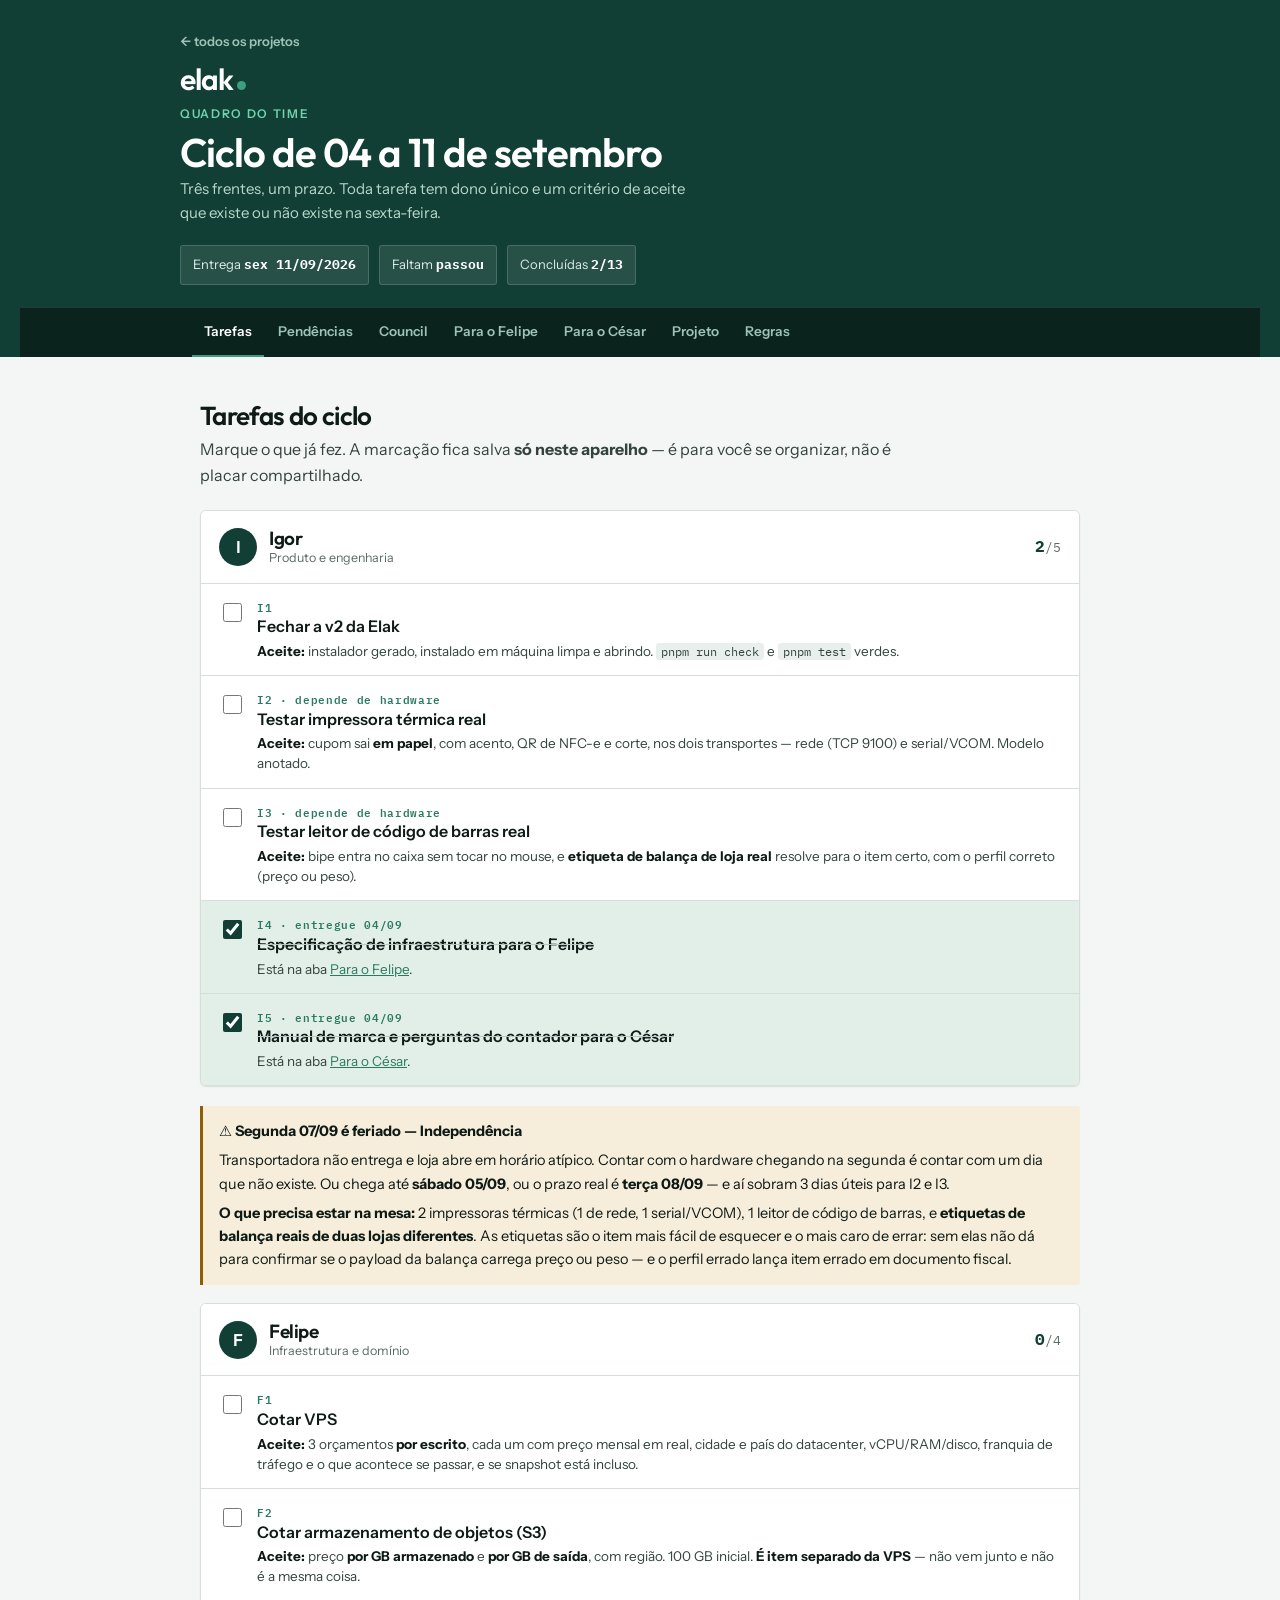
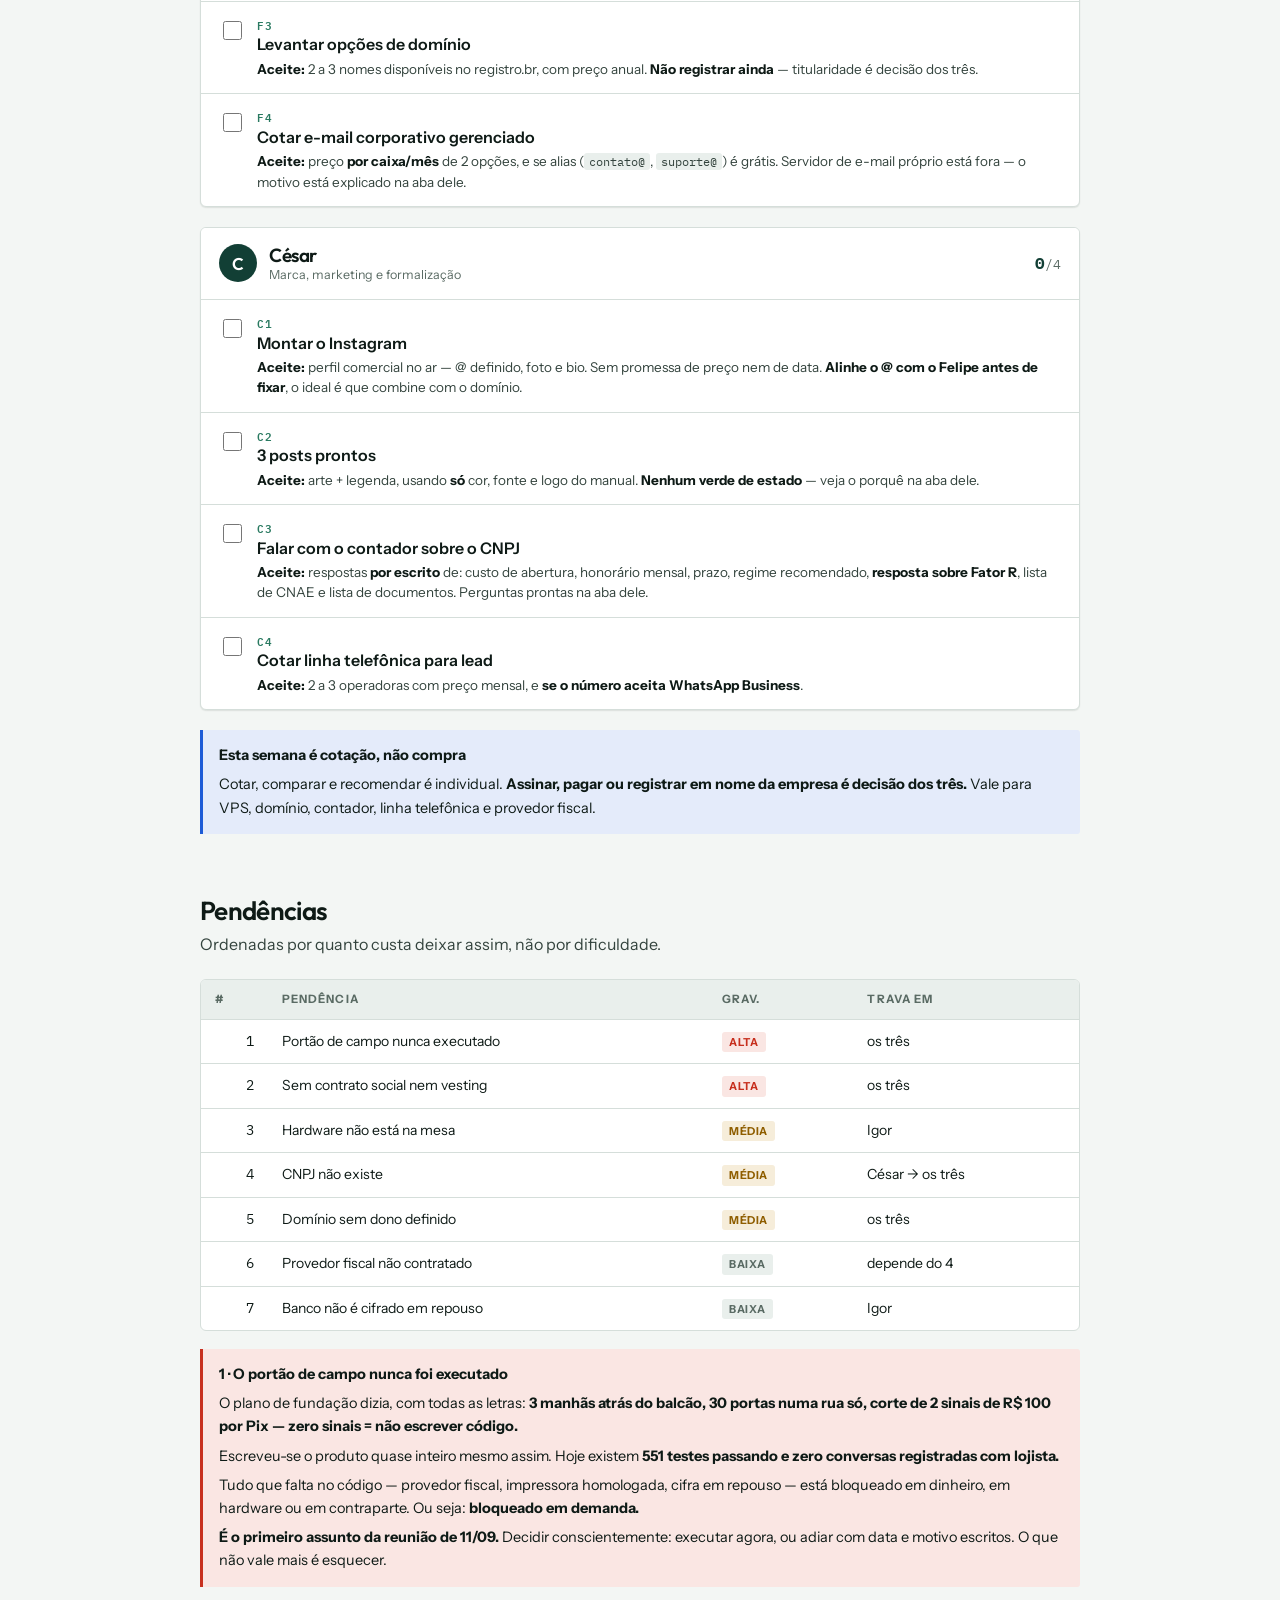
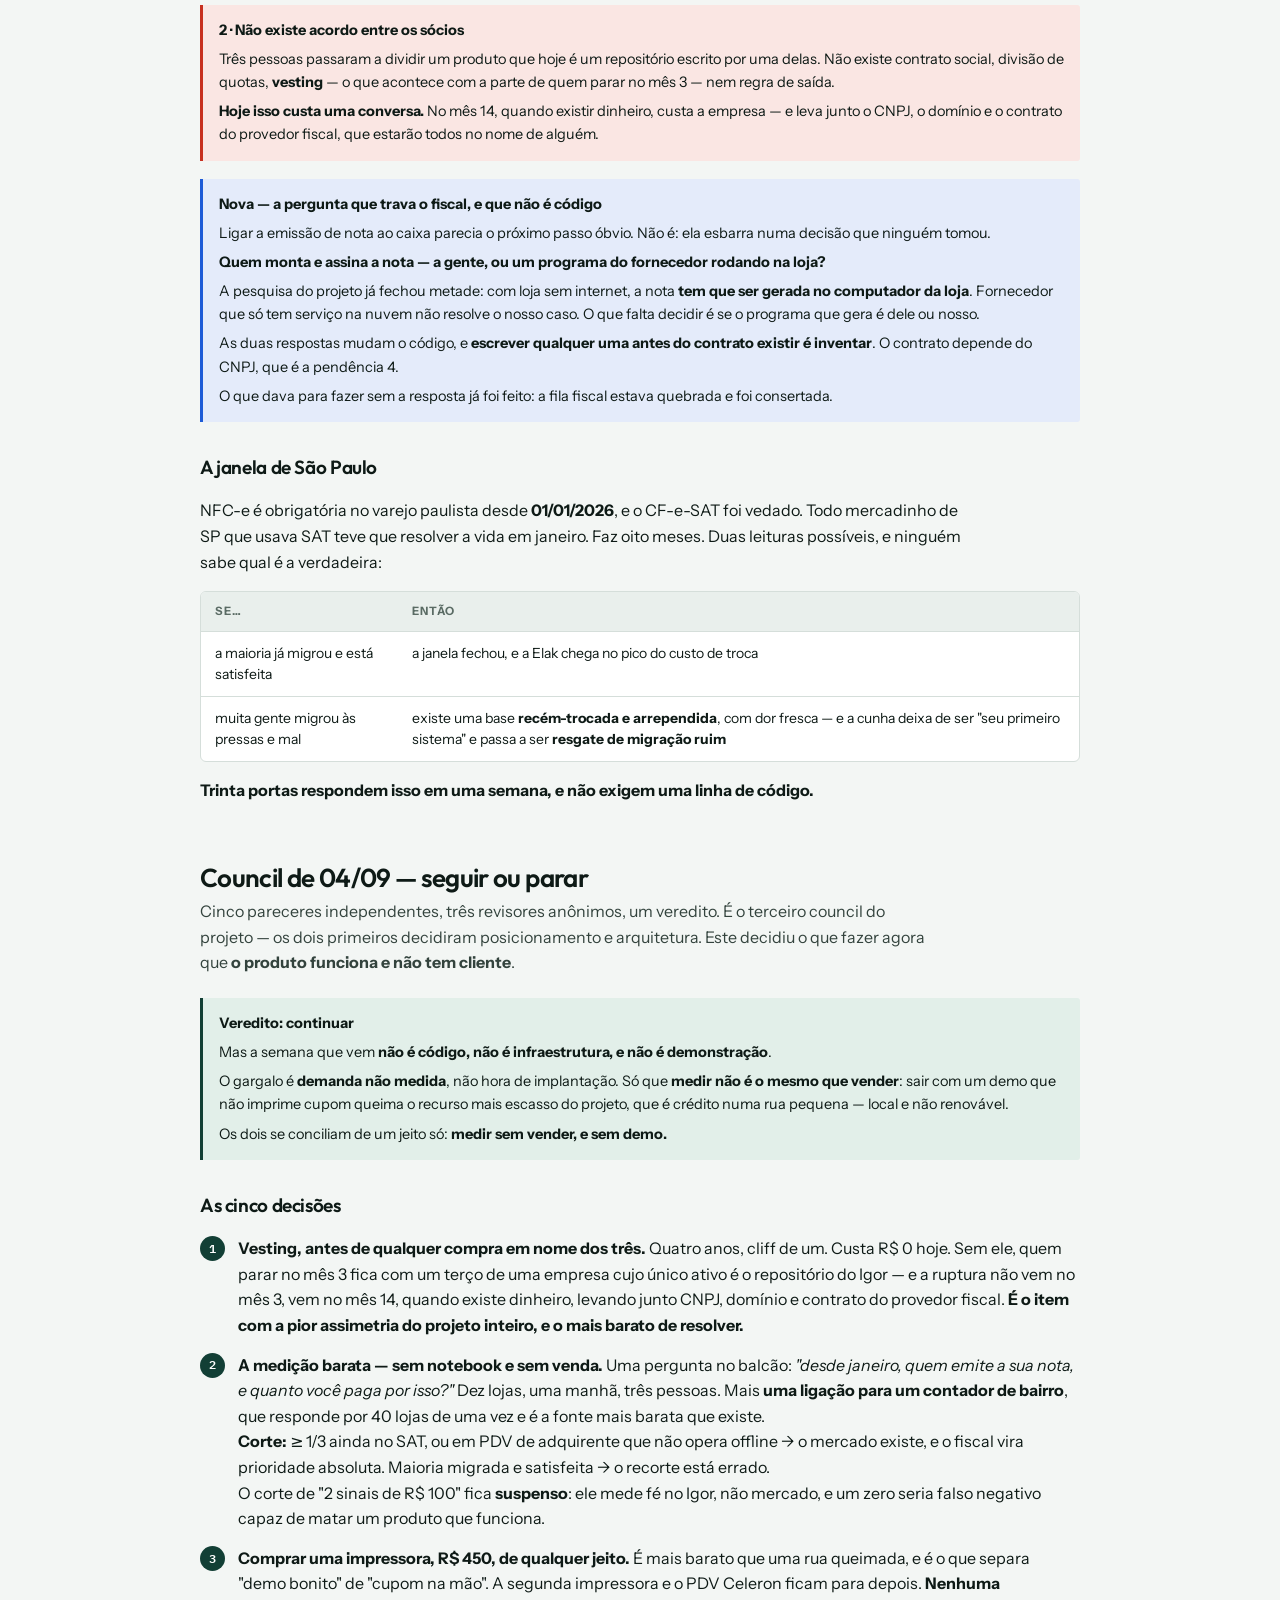
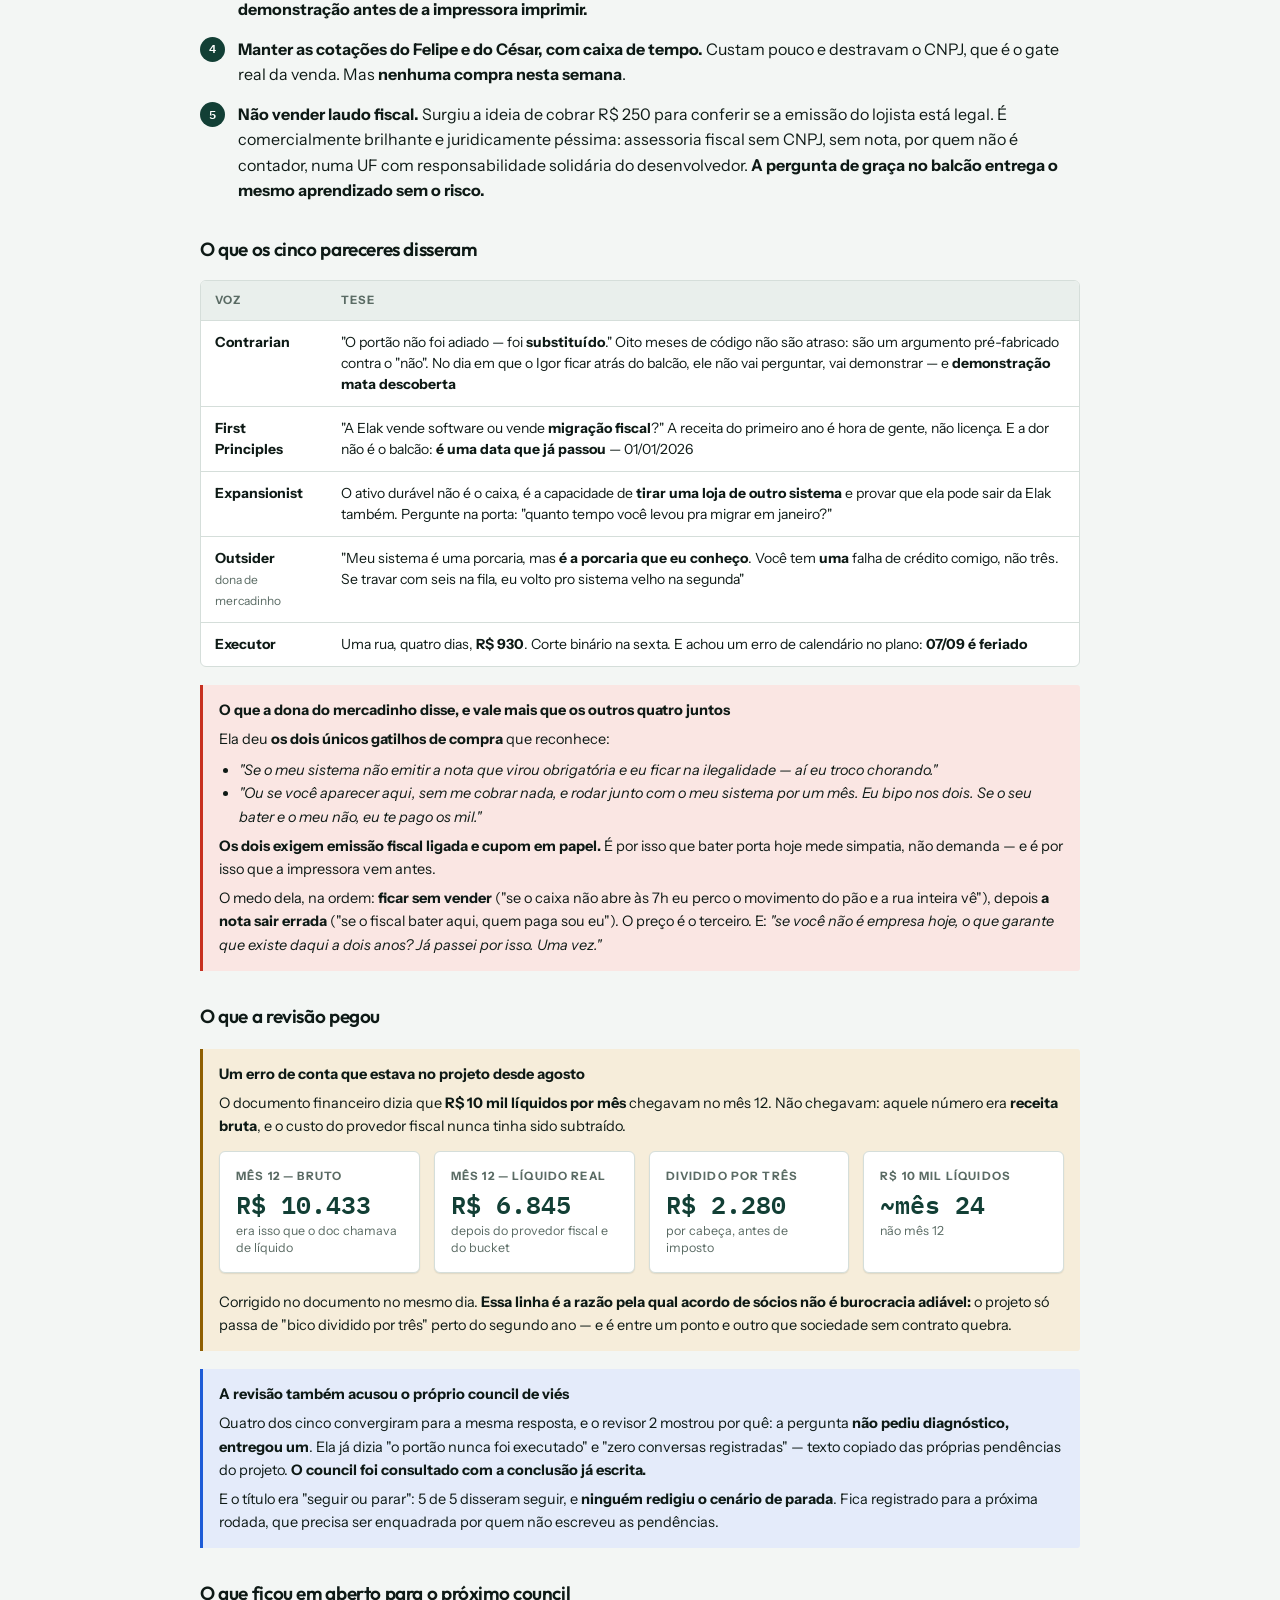
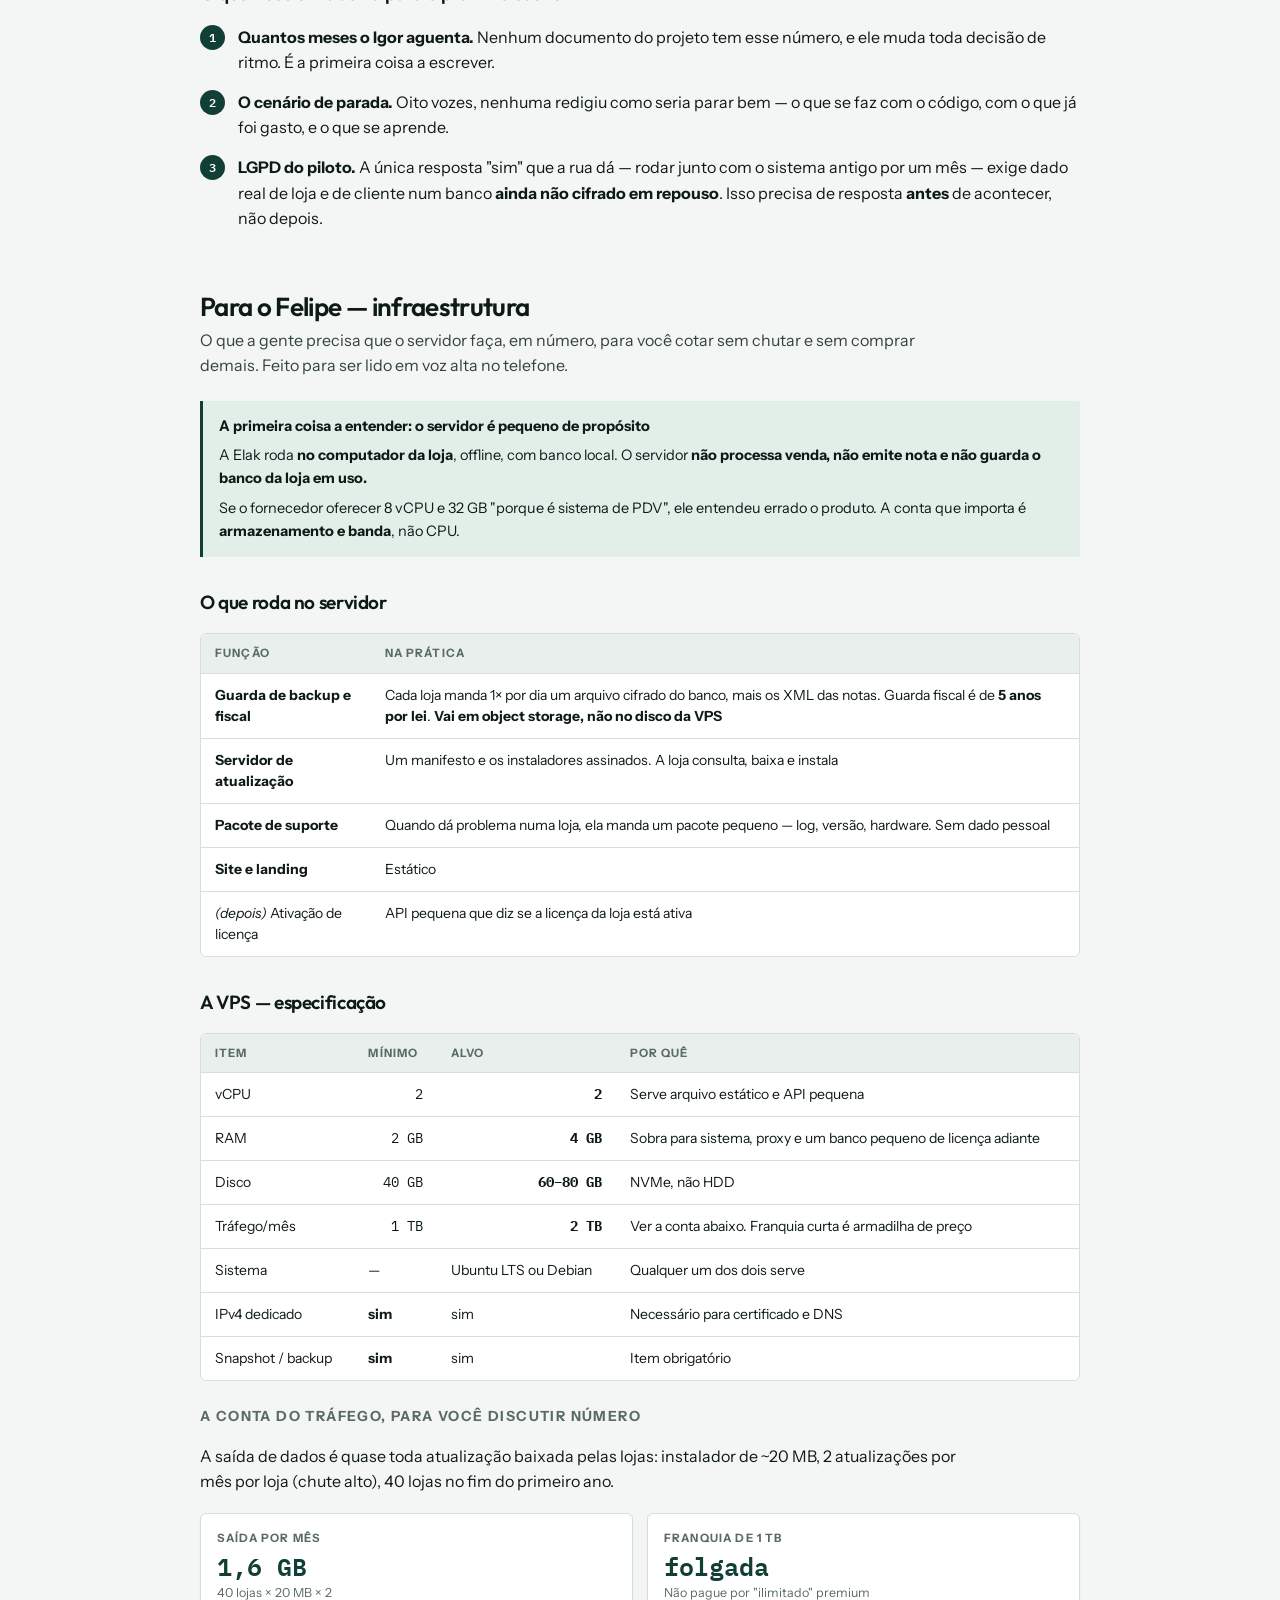
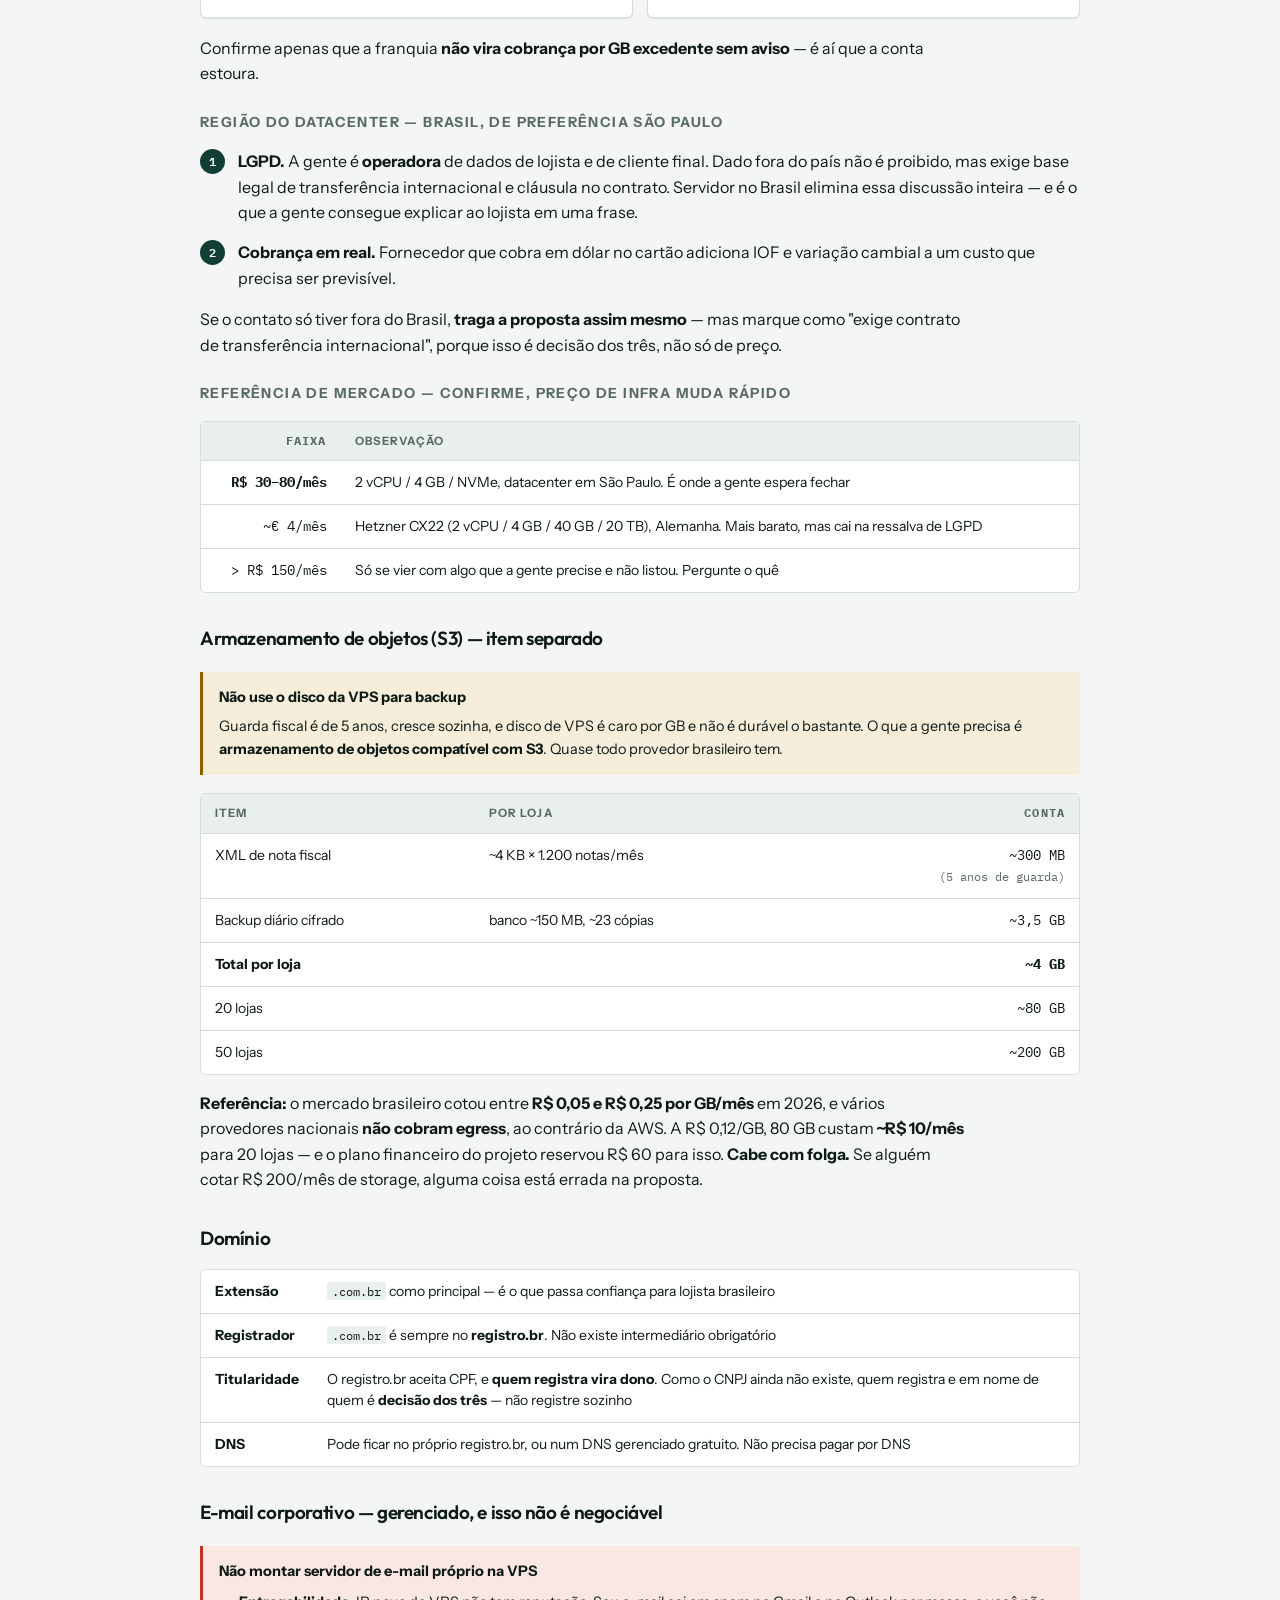
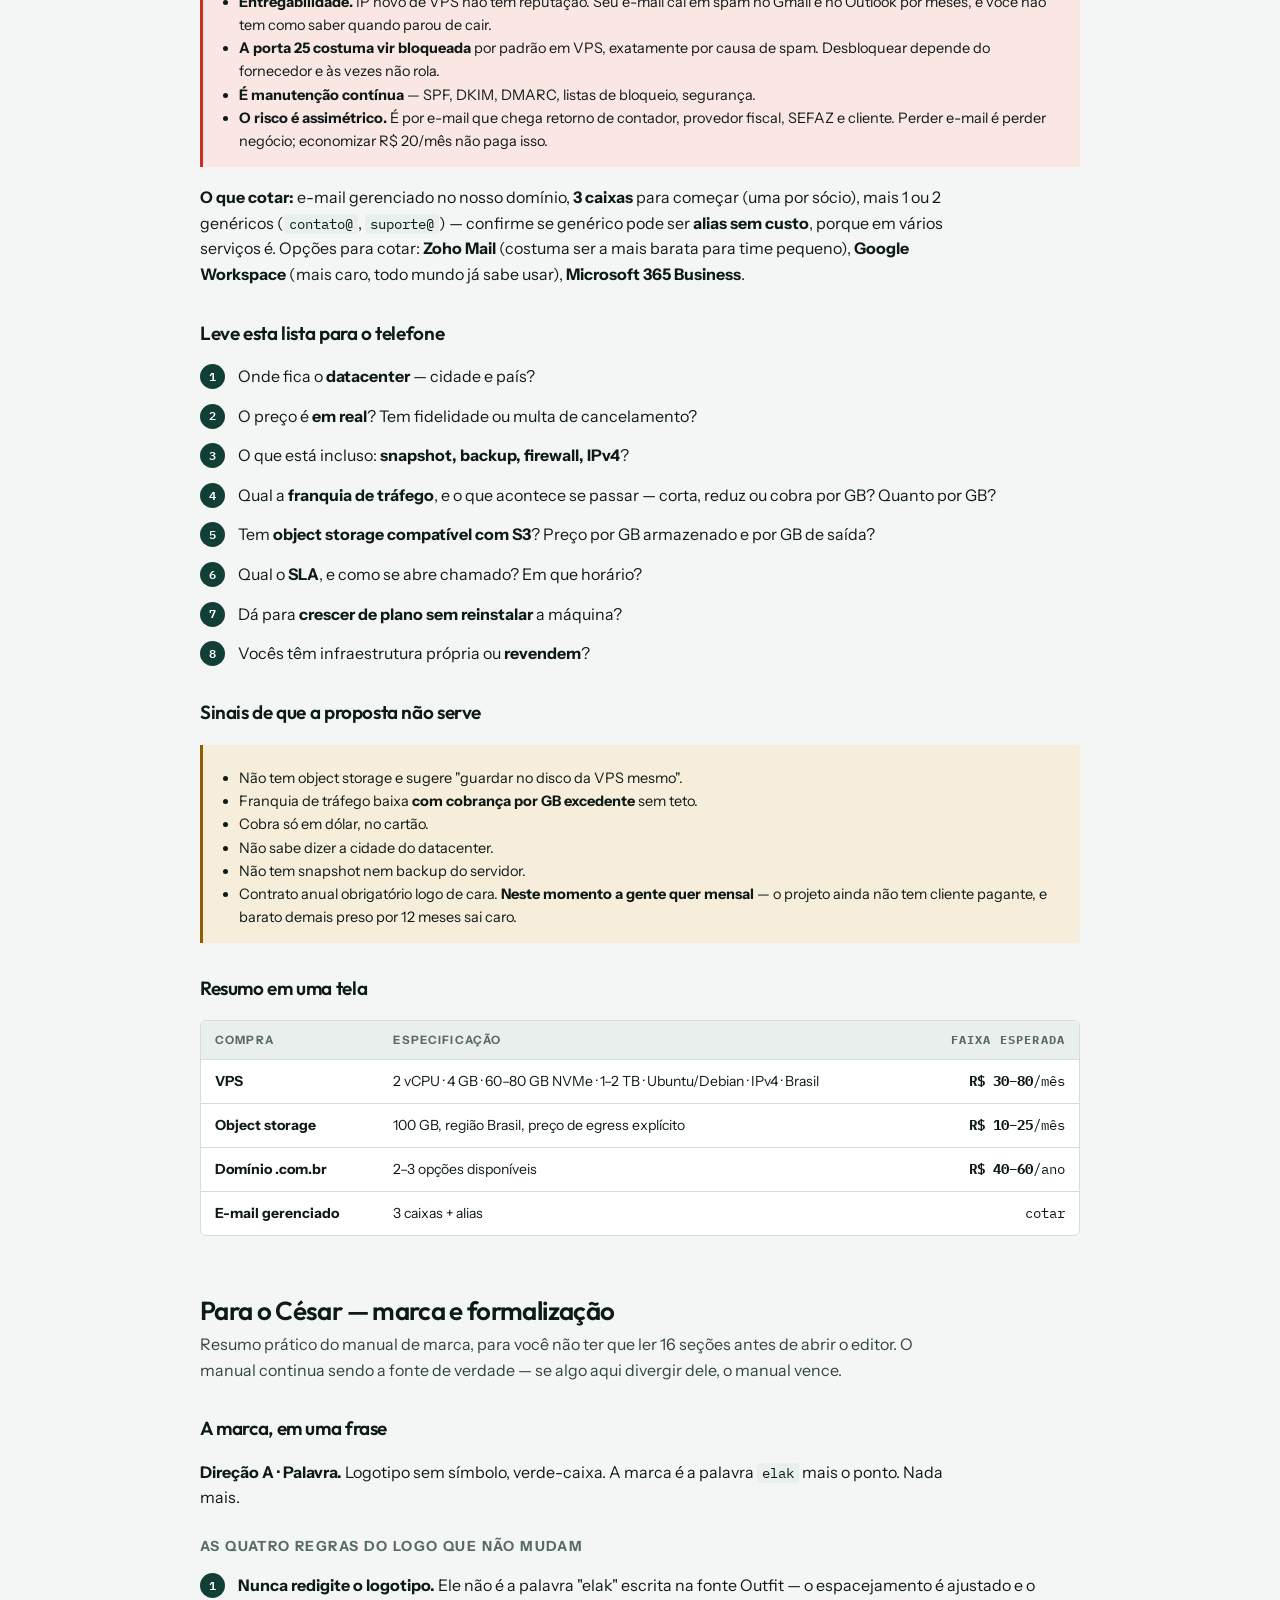
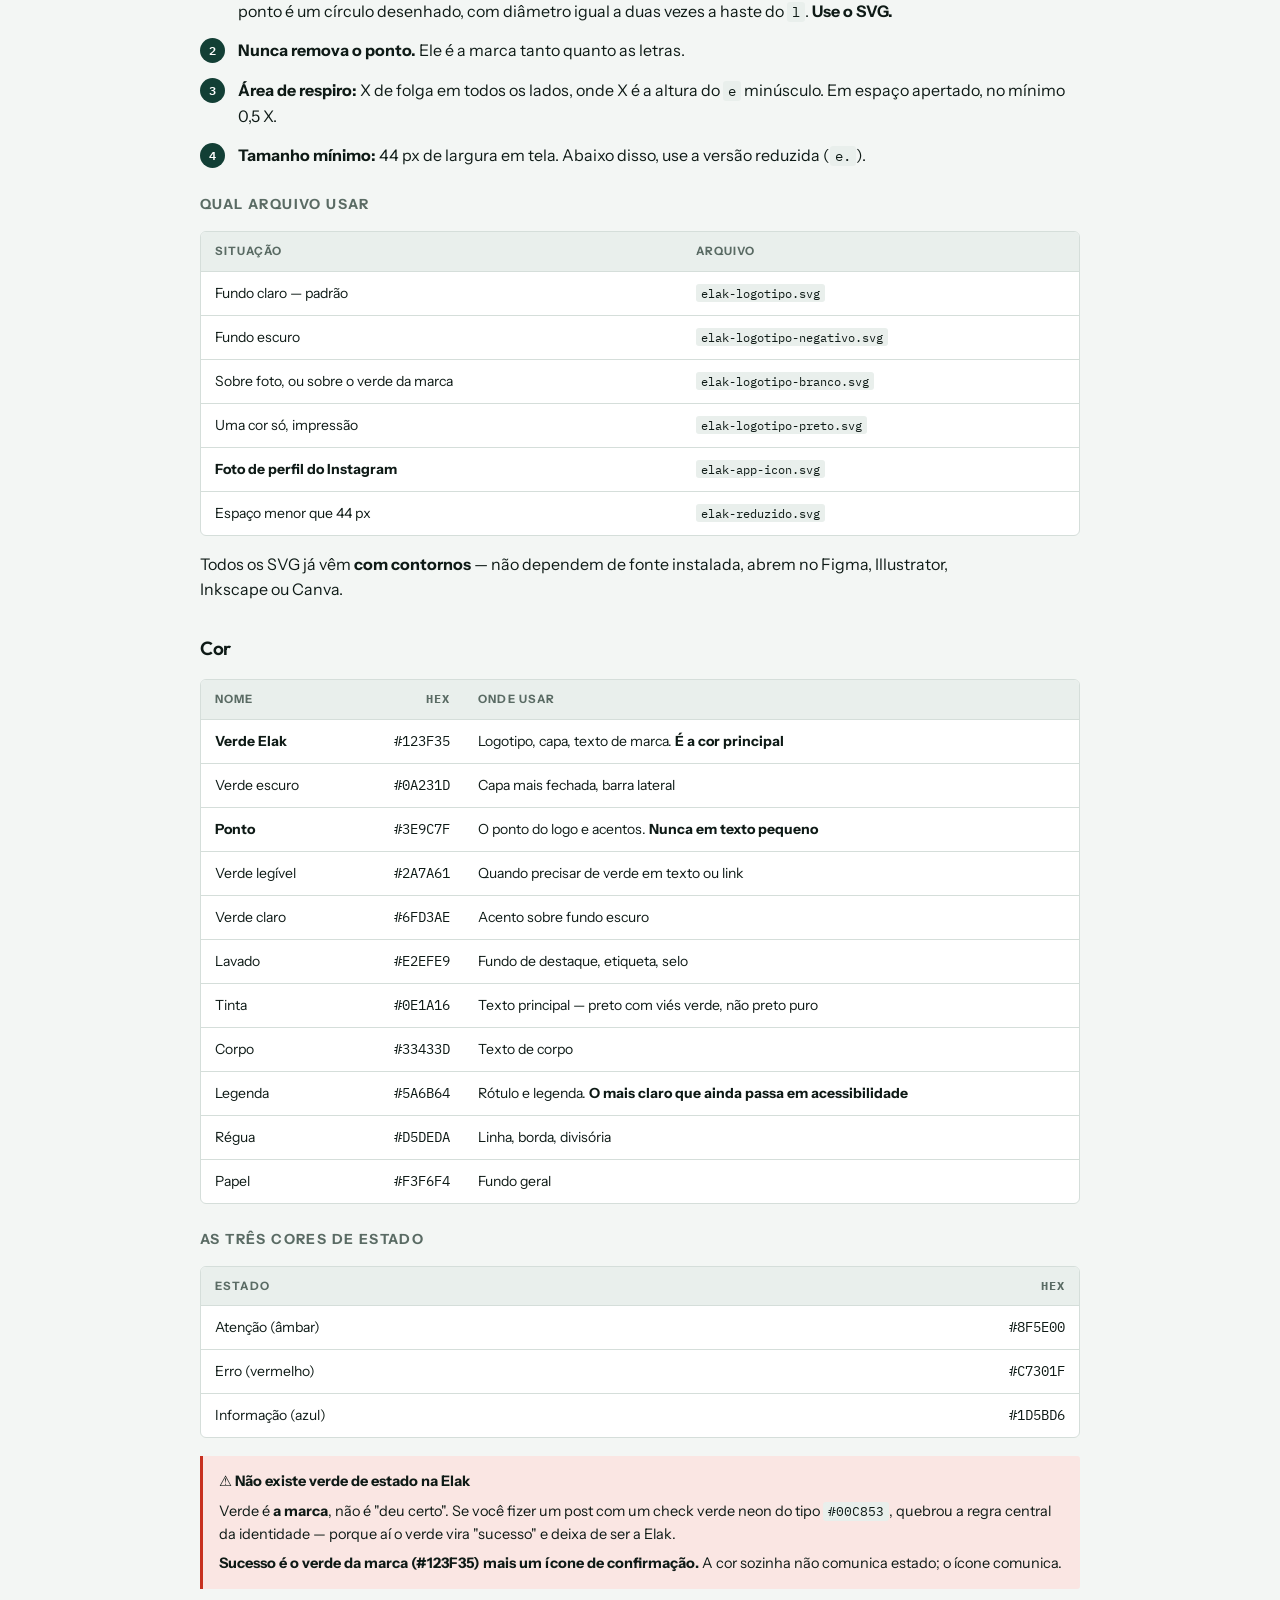
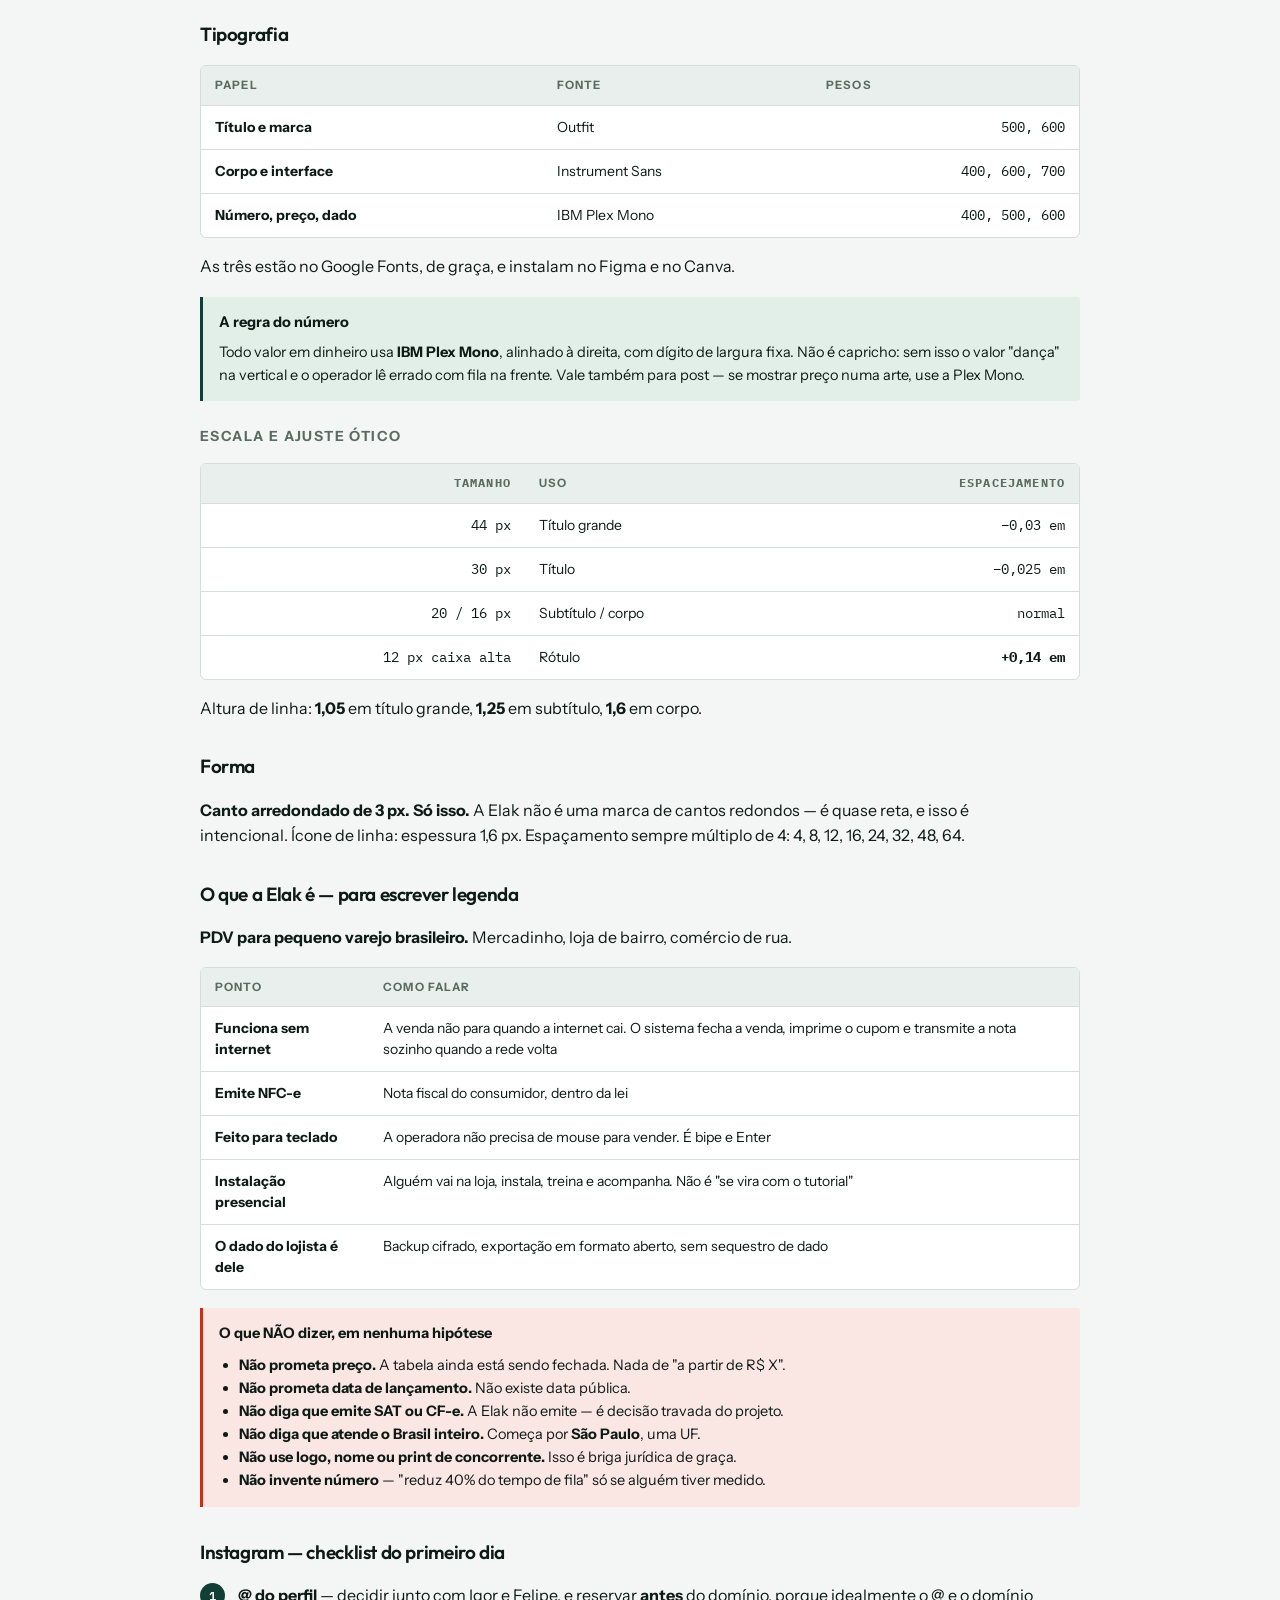
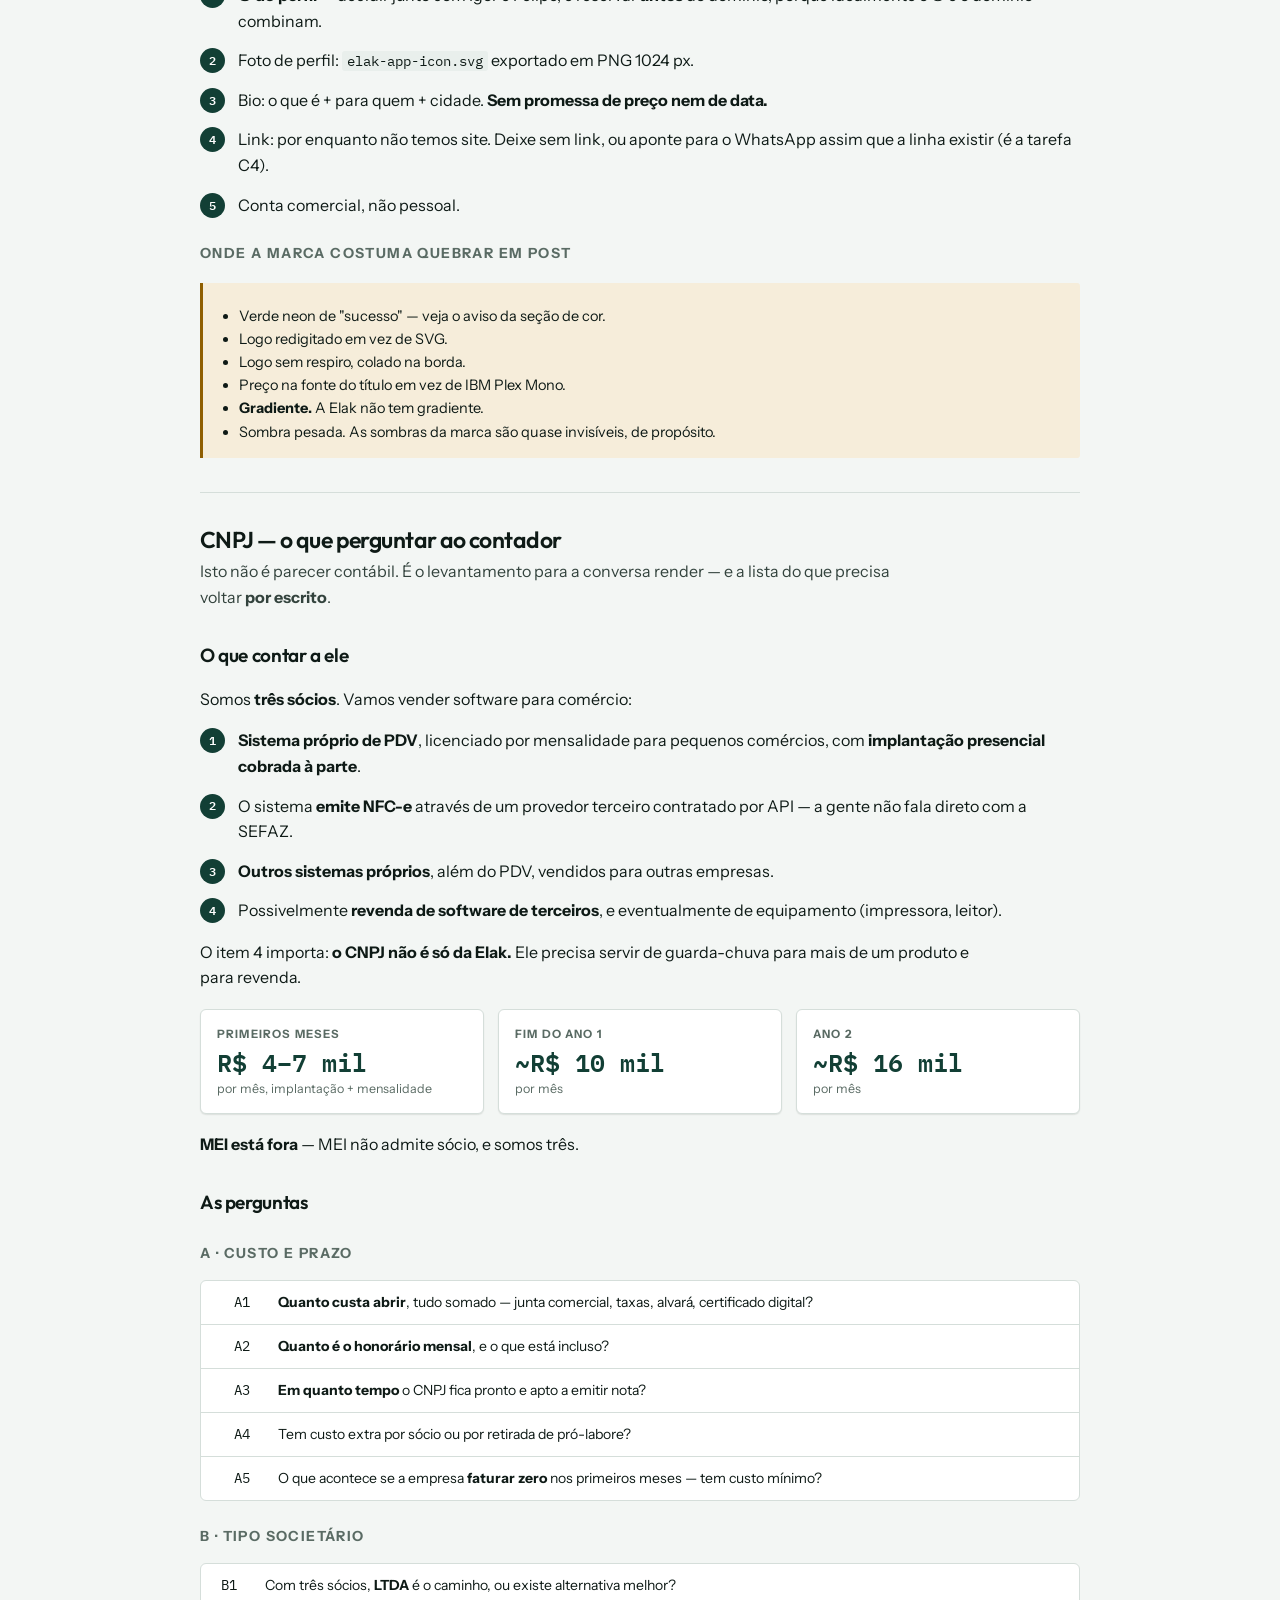
==== elak/index.html @ 014b470b "refactor: um caminho por projeto, com CSS e script compartilhados Reestruturacao interrompida no mei" ====
<!doctype html>
<html lang="pt-BR">
<head>
<meta charset="utf-8">
<meta name="viewport" content="width=device-width, initial-scale=1, viewport-fit=cover">
<title>Elak — Tarefas</title>
<meta name="description" content="Quadro de tarefas, prazos e pendências do projeto Elak.">
<meta name="theme-color" content="#123F35">
<link rel="preconnect" href="https://fonts.googleapis.com">
<link rel="preconnect" href="https://fonts.gstatic.com" crossorigin>
<link rel="stylesheet" href="https://fonts.googleapis.com/css2?family=IBM+Plex+Mono:wght@400;500;600&family=Instrument+Sans:wght@400;600;700&family=Outfit:wght@500;600&display=swap">
<link rel="icon" href="../favicon.svg" type="image/svg+xml">
<link rel="stylesheet" href="../estilo.css">
<style>
  /* A Elak tem marca fechada: os tokens vem de brand/tokens/elak-tokens.css. */
  .voltar{display:inline-flex;align-items:center;gap:6px;color:#9FC2B6;
    text-decoration:none;font-size:13px;font-weight:600;margin-bottom:12px}
  .voltar:hover{color:#fff}
  :root{ --marca:#123F35; --marca-900:#0A231D; --marca-mid:#1A5A4A;
         --acento:#3E9C7F; --acento-forte:#2A7A61; --acento-claro:#6FD3AE; --lavado:#E2EFE9; }
</style>
</head>
<body>

<header>
  <div class="hwrap">
    <a class="voltar" href="../">← todos os projetos</a>
    <div class="logo"><b>elak</b><i></i></div>
    <div class="htag">Quadro do time</div>
    <h1>Ciclo de 04 a 11 de setembro</h1>
    <p class="hsub">Três frentes, um prazo. Toda tarefa tem dono único e um critério de aceite
      que existe ou não existe na sexta-feira.</p>
    <div class="prazo">
      <span class="chip">Entrega <strong>sex 11/09/2026</strong></span>
      <span class="chip">Faltam <strong id="dias" data-prazo="2026-09-11">—</strong></span>
      <span class="chip">Concluídas <strong id="placar">—</strong></span>
    </div>
  </div>
  <nav>
    <div class="nwrap">
      <a href="#tarefas" class="on">Tarefas</a>
      <a href="#pendencias">Pendências</a>
      <a href="#council">Council</a>
      <a href="#felipe">Para o Felipe</a>
      <a href="#cesar">Para o César</a>
      <a href="#projeto">Projeto</a>
      <a href="#regras">Regras</a>
    </div>
  </nav>
</header>

<main>

<!-- ====================== TAREFAS ====================== -->
<section id="tarefas">
  <h2>Tarefas do ciclo</h2>
  <p class="lead">Marque o que já fez. A marcação fica salva <b>só neste aparelho</b> — é para
    você se organizar, não é placar compartilhado.</p>

  <!-- IGOR -->
  <div class="pessoa">
    <div class="pcab">
      <div class="av">I</div>
      <div>
        <div class="pnome">Igor</div>
        <div class="pfrente">Produto e engenharia</div>
      </div>
      <div class="pconta"><b data-conta="igor">0</b>/5</div>
    </div>
    <ul class="tarefas" data-dono="igor">
      <li data-id="I1">
        <span class="cx"><input type="checkbox"></span>
        <div class="tcorpo">
          <div class="tid">I1</div>
          <div class="ttit">Fechar a v2 da Elak</div>
          <div class="taceite"><b>Aceite:</b> instalador gerado, instalado em máquina limpa e
            abrindo. <code>pnpm run check</code> e <code>pnpm test</code> verdes.</div>
        </div>
      </li>
      <li data-id="I2">
        <span class="cx"><input type="checkbox"></span>
        <div class="tcorpo">
          <div class="tid">I2 · depende de hardware</div>
          <div class="ttit">Testar impressora térmica real</div>
          <div class="taceite"><b>Aceite:</b> cupom sai <b>em papel</b>, com acento, QR de NFC-e
            e corte, nos dois transportes — rede (TCP 9100) e serial/VCOM. Modelo anotado.</div>
        </div>
      </li>
      <li data-id="I3">
        <span class="cx"><input type="checkbox"></span>
        <div class="tcorpo">
          <div class="tid">I3 · depende de hardware</div>
          <div class="ttit">Testar leitor de código de barras real</div>
          <div class="taceite"><b>Aceite:</b> bipe entra no caixa sem tocar no mouse, e
            <b>etiqueta de balança de loja real</b> resolve para o item certo, com o perfil
            correto (preço ou peso).</div>
        </div>
      </li>
      <li data-id="I4" class="ok">
        <span class="cx"><input type="checkbox" checked></span>
        <div class="tcorpo">
          <div class="tid">I4 · entregue 04/09</div>
          <div class="ttit">Especificação de infraestrutura para o Felipe</div>
          <div class="taceite">Está na aba <a href="#felipe">Para o Felipe</a>.</div>
        </div>
      </li>
      <li data-id="I5" class="ok">
        <span class="cx"><input type="checkbox" checked></span>
        <div class="tcorpo">
          <div class="tid">I5 · entregue 04/09</div>
          <div class="ttit">Manual de marca e perguntas do contador para o César</div>
          <div class="taceite">Está na aba <a href="#cesar">Para o César</a>.</div>
        </div>
      </li>
    </ul>
  </div>

  <div class="aviso">
    <strong>⚠️ Segunda 07/09 é feriado — Independência</strong>
    <p>Transportadora não entrega e loja abre em horário atípico. Contar com o hardware
      chegando na segunda é contar com um dia que não existe. Ou chega até <b>sábado 05/09</b>,
      ou o prazo real é <b>terça 08/09</b> — e aí sobram 3 dias úteis para I2 e I3.</p>
    <p><b>O que precisa estar na mesa:</b> 2 impressoras térmicas (1 de rede, 1 serial/VCOM),
      1 leitor de código de barras, e <b>etiquetas de balança reais de duas lojas diferentes</b>.
      As etiquetas são o item mais fácil de esquecer e o mais caro de errar: sem elas não dá
      para confirmar se o payload da balança carrega preço ou peso — e o perfil errado lança
      item errado em documento fiscal.</p>
  </div>

  <!-- FELIPE -->
  <div class="pessoa">
    <div class="pcab">
      <div class="av">F</div>
      <div>
        <div class="pnome">Felipe</div>
        <div class="pfrente">Infraestrutura e domínio</div>
      </div>
      <div class="pconta"><b data-conta="felipe">0</b>/4</div>
    </div>
    <ul class="tarefas" data-dono="felipe">
      <li data-id="F1">
        <span class="cx"><input type="checkbox"></span>
        <div class="tcorpo">
          <div class="tid">F1</div>
          <div class="ttit">Cotar VPS</div>
          <div class="taceite"><b>Aceite:</b> 3 orçamentos <b>por escrito</b>, cada um com preço
            mensal em real, cidade e país do datacenter, vCPU/RAM/disco, franquia de tráfego e o
            que acontece se passar, e se snapshot está incluso.</div>
        </div>
      </li>
      <li data-id="F2">
        <span class="cx"><input type="checkbox"></span>
        <div class="tcorpo">
          <div class="tid">F2</div>
          <div class="ttit">Cotar armazenamento de objetos (S3)</div>
          <div class="taceite"><b>Aceite:</b> preço <b>por GB armazenado</b> e <b>por GB de
            saída</b>, com região. 100&nbsp;GB inicial. <b>É item separado da VPS</b> — não vem
            junto e não é a mesma coisa.</div>
        </div>
      </li>
      <li data-id="F3">
        <span class="cx"><input type="checkbox"></span>
        <div class="tcorpo">
          <div class="tid">F3</div>
          <div class="ttit">Levantar opções de domínio</div>
          <div class="taceite"><b>Aceite:</b> 2 a 3 nomes disponíveis no registro.br, com preço
            anual. <b>Não registrar ainda</b> — titularidade é decisão dos três.</div>
        </div>
      </li>
      <li data-id="F4">
        <span class="cx"><input type="checkbox"></span>
        <div class="tcorpo">
          <div class="tid">F4</div>
          <div class="ttit">Cotar e-mail corporativo gerenciado</div>
          <div class="taceite"><b>Aceite:</b> preço <b>por caixa/mês</b> de 2 opções, e se alias
            (<code>contato@</code>, <code>suporte@</code>) é grátis. Servidor de e-mail próprio
            está fora — o motivo está explicado na aba dele.</div>
        </div>
      </li>
    </ul>
  </div>

  <!-- CÉSAR -->
  <div class="pessoa">
    <div class="pcab">
      <div class="av">C</div>
      <div>
        <div class="pnome">César</div>
        <div class="pfrente">Marca, marketing e formalização</div>
      </div>
      <div class="pconta"><b data-conta="cesar">0</b>/4</div>
    </div>
    <ul class="tarefas" data-dono="cesar">
      <li data-id="C1">
        <span class="cx"><input type="checkbox"></span>
        <div class="tcorpo">
          <div class="tid">C1</div>
          <div class="ttit">Montar o Instagram</div>
          <div class="taceite"><b>Aceite:</b> perfil comercial no ar — @ definido, foto e bio.
            Sem promessa de preço nem de data. <b>Alinhe o @ com o Felipe antes de fixar</b>, o
            ideal é que combine com o domínio.</div>
        </div>
      </li>
      <li data-id="C2">
        <span class="cx"><input type="checkbox"></span>
        <div class="tcorpo">
          <div class="tid">C2</div>
          <div class="ttit">3 posts prontos</div>
          <div class="taceite"><b>Aceite:</b> arte + legenda, usando <b>só</b> cor, fonte e logo
            do manual. <b>Nenhum verde de estado</b> — veja o porquê na aba dele.</div>
        </div>
      </li>
      <li data-id="C3">
        <span class="cx"><input type="checkbox"></span>
        <div class="tcorpo">
          <div class="tid">C3</div>
          <div class="ttit">Falar com o contador sobre o CNPJ</div>
          <div class="taceite"><b>Aceite:</b> respostas <b>por escrito</b> de: custo de abertura,
            honorário mensal, prazo, regime recomendado, <b>resposta sobre Fator R</b>, lista de
            CNAE e lista de documentos. Perguntas prontas na aba dele.</div>
        </div>
      </li>
      <li data-id="C4">
        <span class="cx"><input type="checkbox"></span>
        <div class="tcorpo">
          <div class="tid">C4</div>
          <div class="ttit">Cotar linha telefônica para lead</div>
          <div class="taceite"><b>Aceite:</b> 2 a 3 operadoras com preço mensal, e <b>se o número
            aceita WhatsApp Business</b>.</div>
        </div>
      </li>
    </ul>
  </div>

  <div class="aviso azul">
    <strong>Esta semana é cotação, não compra</strong>
    <p>Cotar, comparar e recomendar é individual. <b>Assinar, pagar ou registrar em nome da
      empresa é decisão dos três.</b> Vale para VPS, domínio, contador, linha telefônica e
      provedor fiscal.</p>
  </div>
</section>

<!-- ====================== PENDÊNCIAS ====================== -->
<section id="pendencias">
  <h2>Pendências</h2>
  <p class="lead">Ordenadas por quanto custa deixar assim, não por dificuldade.</p>

  <div class="rolar">
    <table>
      <thead><tr><th>#</th><th>Pendência</th><th>Grav.</th><th>Trava em</th></tr></thead>
      <tbody>
        <tr><td class="n">1</td><td>Portão de campo nunca executado</td><td><span class="selo s-parado">alta</span></td><td>os três</td></tr>
        <tr><td class="n">2</td><td>Sem contrato social nem vesting</td><td><span class="selo s-parado">alta</span></td><td>os três</td></tr>
        <tr><td class="n">3</td><td>Hardware não está na mesa</td><td><span class="selo s-risco">média</span></td><td>Igor</td></tr>
        <tr><td class="n">4</td><td>CNPJ não existe</td><td><span class="selo s-risco">média</span></td><td>César → os três</td></tr>
        <tr><td class="n">5</td><td>Domínio sem dono definido</td><td><span class="selo s-risco">média</span></td><td>os três</td></tr>
        <tr><td class="n">6</td><td>Provedor fiscal não contratado</td><td><span class="selo s-esp">baixa</span></td><td>depende do 4</td></tr>
        <tr><td class="n">7</td><td>Banco não é cifrado em repouso</td><td><span class="selo s-esp">baixa</span></td><td>Igor</td></tr>
      </tbody>
    </table>
  </div>

  <div class="aviso vermelho">
    <strong>1 · O portão de campo nunca foi executado</strong>
    <p>O plano de fundação dizia, com todas as letras: <b>3 manhãs atrás do balcão, 30 portas
      numa rua só, corte de 2 sinais de R$&nbsp;100 por Pix — zero sinais = não escrever
      código.</b></p>
    <p>Escreveu-se o produto quase inteiro mesmo assim. Hoje existem <b>551 testes passando e
      zero conversas registradas com lojista.</b></p>
    <p>Tudo que falta no código — provedor fiscal, impressora homologada, cifra em repouso —
      está bloqueado em dinheiro, em hardware ou em contraparte. Ou seja: <b>bloqueado em
      demanda.</b></p>
    <p><b>É o primeiro assunto da reunião de 11/09.</b> Decidir conscientemente: executar agora,
      ou adiar com data e motivo escritos. O que não vale mais é esquecer.</p>
  </div>

  <div class="aviso vermelho">
    <strong>2 · Não existe acordo entre os sócios</strong>
    <p>Três pessoas passaram a dividir um produto que hoje é um repositório escrito por uma
      delas. Não existe contrato social, divisão de quotas, <b>vesting</b> — o que acontece com
      a parte de quem parar no mês 3 — nem regra de saída.</p>
    <p><b>Hoje isso custa uma conversa.</b> No mês 14, quando existir dinheiro, custa a empresa —
      e leva junto o CNPJ, o domínio e o contrato do provedor fiscal, que estarão todos no nome
      de alguém.</p>
  </div>

  <div class="aviso azul">
    <strong>Nova — a pergunta que trava o fiscal, e que não é código</strong>
    <p>Ligar a emissão de nota ao caixa parecia o próximo passo óbvio. Não é: ela esbarra numa
      decisão que ninguém tomou.</p>
    <p><b>Quem monta e assina a nota — a gente, ou um programa do fornecedor rodando na loja?</b></p>
    <p>A pesquisa do projeto já fechou metade: com loja sem internet, a nota <b>tem que ser
      gerada no computador da loja</b>. Fornecedor que só tem serviço na nuvem não resolve o
      nosso caso. O que falta decidir é se o programa que gera é dele ou nosso.</p>
    <p>As duas respostas mudam o código, e <b>escrever qualquer uma antes do contrato existir é
      inventar</b>. O contrato depende do CNPJ, que é a pendência 4.</p>
    <p>O que dava para fazer sem a resposta já foi feito: a fila fiscal estava quebrada e foi
      consertada.</p>
  </div>

  <h3>A janela de São Paulo</h3>
  <p>NFC-e é obrigatória no varejo paulista desde <b>01/01/2026</b>, e o CF-e-SAT foi vedado.
    Todo mercadinho de SP que usava SAT teve que resolver a vida em janeiro. Faz oito meses.
    Duas leituras possíveis, e ninguém sabe qual é a verdadeira:</p>
  <div class="rolar">
    <table>
      <thead><tr><th>Se…</th><th>Então</th></tr></thead>
      <tbody>
        <tr><td>a maioria já migrou e está satisfeita</td><td>a janela fechou, e a Elak chega no pico do custo de troca</td></tr>
        <tr><td>muita gente migrou às pressas e mal</td><td>existe uma base <b>recém-trocada e arrependida</b>, com dor fresca — e a cunha deixa de ser "seu primeiro sistema" e passa a ser <b>resgate de migração ruim</b></td></tr>
      </tbody>
    </table>
  </div>
  <p><b>Trinta portas respondem isso em uma semana, e não exigem uma linha de código.</b></p>
</section>

<!-- ====================== COUNCIL ====================== -->
<section id="council">
  <h2>Council de 04/09 — seguir ou parar</h2>
  <p class="lead">Cinco pareceres independentes, três revisores anônimos, um veredito. É o
    terceiro council do projeto — os dois primeiros decidiram posicionamento e arquitetura.
    Este decidiu o que fazer agora que <b>o produto funciona e não tem cliente</b>.</p>

  <div class="aviso verde">
    <strong>Veredito: continuar</strong>
    <p>Mas a semana que vem <b>não é código, não é infraestrutura, e não é demonstração</b>.</p>
    <p>O gargalo é <b>demanda não medida</b>, não hora de implantação. Só que <b>medir não é o
      mesmo que vender</b>: sair com um demo que não imprime cupom queima o recurso mais escasso
      do projeto, que é crédito numa rua pequena — local e não renovável.</p>
    <p>Os dois se conciliam de um jeito só: <b>medir sem vender, e sem demo.</b></p>
  </div>

  <h3>As cinco decisões</h3>
  <ol class="passos">
    <li><b>Vesting, antes de qualquer compra em nome dos três.</b> Quatro anos, cliff de um.
      Custa R$ 0 hoje. Sem ele, quem parar no mês 3 fica com um terço de uma empresa cujo único
      ativo é o repositório do Igor — e a ruptura não vem no mês 3, vem no mês 14, quando existe
      dinheiro, levando junto CNPJ, domínio e contrato do provedor fiscal. <b>É o item com a pior
      assimetria do projeto inteiro, e o mais barato de resolver.</b></li>
    <li><b>A medição barata — sem notebook e sem venda.</b> Uma pergunta no balcão:
      <i>"desde janeiro, quem emite a sua nota, e quanto você paga por isso?"</i> Dez lojas, uma
      manhã, três pessoas. Mais <b>uma ligação para um contador de bairro</b>, que responde por
      40 lojas de uma vez e é a fonte mais barata que existe.<br>
      <b>Corte:</b> ≥ 1/3 ainda no SAT, ou em PDV de adquirente que não opera offline → o
      mercado existe, e o fiscal vira prioridade absoluta. Maioria migrada e satisfeita → o
      recorte está errado.<br>
      O corte de "2 sinais de R$ 100" fica <b>suspenso</b>: ele mede fé no Igor, não mercado, e
      um zero seria falso negativo capaz de matar um produto que funciona.</li>
    <li><b>Comprar uma impressora, R$ 450, de qualquer jeito.</b> É mais barato que uma rua
      queimada, e é o que separa "demo bonito" de "cupom na mão". A segunda impressora e o PDV
      Celeron ficam para depois. <b>Nenhuma demonstração antes de a impressora imprimir.</b></li>
    <li><b>Manter as cotações do Felipe e do César, com caixa de tempo.</b> Custam pouco e
      destravam o CNPJ, que é o gate real da venda. Mas <b>nenhuma compra nesta semana</b>.</li>
    <li><b>Não vender laudo fiscal.</b> Surgiu a ideia de cobrar R$ 250 para conferir se a
      emissão do lojista está legal. É comercialmente brilhante e juridicamente péssima:
      assessoria fiscal sem CNPJ, sem nota, por quem não é contador, numa UF com
      responsabilidade solidária do desenvolvedor. <b>A pergunta de graça no balcão entrega o
      mesmo aprendizado sem o risco.</b></li>
  </ol>

  <h3>O que os cinco pareceres disseram</h3>
  <div class="rolar">
    <table>
      <thead><tr><th>Voz</th><th>Tese</th></tr></thead>
      <tbody>
        <tr><td><b>Contrarian</b></td><td>"O portão não foi adiado — foi <b>substituído</b>." Oito meses de código não são atraso: são um argumento pré-fabricado contra o "não". No dia em que o Igor ficar atrás do balcão, ele não vai perguntar, vai demonstrar — e <b>demonstração mata descoberta</b></td></tr>
        <tr><td><b>First Principles</b></td><td>"A Elak vende software ou vende <b>migração fiscal</b>?" A receita do primeiro ano é hora de gente, não licença. E a dor não é o balcão: <b>é uma data que já passou</b> — 01/01/2026</td></tr>
        <tr><td><b>Expansionist</b></td><td>O ativo durável não é o caixa, é a capacidade de <b>tirar uma loja de outro sistema</b> e provar que ela pode sair da Elak também. Pergunte na porta: "quanto tempo você levou pra migrar em janeiro?"</td></tr>
        <tr><td><b>Outsider</b><br><span style="font-size:12px;color:var(--ink-3)">dona de mercadinho</span></td><td>"Meu sistema é uma porcaria, mas <b>é a porcaria que eu conheço</b>. Você tem <b>uma</b> falha de crédito comigo, não três. Se travar com seis na fila, eu volto pro sistema velho na segunda"</td></tr>
        <tr><td><b>Executor</b></td><td>Uma rua, quatro dias, <b>R$ 930</b>. Corte binário na sexta. E achou um erro de calendário no plano: <b>07/09 é feriado</b></td></tr>
      </tbody>
    </table>
  </div>

  <div class="aviso vermelho">
    <strong>O que a dona do mercadinho disse, e vale mais que os outros quatro juntos</strong>
    <p>Ela deu <b>os dois únicos gatilhos de compra</b> que reconhece:</p>
    <ul>
      <li><i>"Se o meu sistema não emitir a nota que virou obrigatória e eu ficar na
        ilegalidade — aí eu troco chorando."</i></li>
      <li><i>"Ou se você aparecer aqui, sem me cobrar nada, e rodar junto com o meu sistema por
        um mês. Eu bipo nos dois. Se o seu bater e o meu não, eu te pago os mil."</i></li>
    </ul>
    <p><b>Os dois exigem emissão fiscal ligada e cupom em papel.</b> É por isso que bater porta
      hoje mede simpatia, não demanda — e é por isso que a impressora vem antes.</p>
    <p>O medo dela, na ordem: <b>ficar sem vender</b> ("se o caixa não abre às 7h eu perco o
      movimento do pão e a rua inteira vê"), depois <b>a nota sair errada</b> ("se o fiscal bater
      aqui, quem paga sou eu"). O preço é o terceiro. E: <i>"se você não é empresa hoje, o que
      garante que existe daqui a dois anos? Já passei por isso. Uma vez."</i></p>
  </div>

  <h3>O que a revisão pegou</h3>
  <div class="aviso">
    <strong>Um erro de conta que estava no projeto desde agosto</strong>
    <p>O documento financeiro dizia que <b>R$ 10 mil líquidos por mês</b> chegavam no mês 12.
      Não chegavam: aquele número era <b>receita bruta</b>, e o custo do provedor fiscal nunca
      tinha sido subtraído.</p>
    <div class="grade" style="margin-top:12px">
      <div class="cart"><div class="k">Mês 12 — bruto</div><div class="v">R$ 10.433</div><div class="d">era isso que o doc chamava de líquido</div></div>
      <div class="cart"><div class="k">Mês 12 — líquido real</div><div class="v">R$ 6.845</div><div class="d">depois do provedor fiscal e do bucket</div></div>
      <div class="cart"><div class="k">Dividido por três</div><div class="v">R$ 2.280</div><div class="d">por cabeça, antes de imposto</div></div>
      <div class="cart"><div class="k">R$ 10 mil líquidos</div><div class="v">~mês 24</div><div class="d">não mês 12</div></div>
    </div>
    <p>Corrigido no documento no mesmo dia. <b>Essa linha é a razão pela qual acordo de sócios
      não é burocracia adiável:</b> o projeto só passa de "bico dividido por três" perto do
      segundo ano — e é entre um ponto e outro que sociedade sem contrato quebra.</p>
  </div>

  <div class="aviso azul">
    <strong>A revisão também acusou o próprio council de viés</strong>
    <p>Quatro dos cinco convergiram para a mesma resposta, e o revisor 2 mostrou por quê: a
      pergunta <b>não pediu diagnóstico, entregou um</b>. Ela já dizia "o portão nunca foi
      executado" e "zero conversas registradas" — texto copiado das próprias pendências do
      projeto. <b>O council foi consultado com a conclusão já escrita.</b></p>
    <p>E o título era "seguir ou parar": 5 de 5 disseram seguir, e <b>ninguém redigiu o cenário
      de parada</b>. Fica registrado para a próxima rodada, que precisa ser enquadrada por quem
      não escreveu as pendências.</p>
  </div>

  <h3>O que ficou em aberto para o próximo council</h3>
  <ol class="passos">
    <li><b>Quantos meses o Igor aguenta.</b> Nenhum documento do projeto tem esse número, e ele
      muda toda decisão de ritmo. É a primeira coisa a escrever.</li>
    <li><b>O cenário de parada.</b> Oito vozes, nenhuma redigiu como seria parar bem — o que se
      faz com o código, com o que já foi gasto, e o que se aprende.</li>
    <li><b>LGPD do piloto.</b> A única resposta "sim" que a rua dá — rodar junto com o sistema
      antigo por um mês — exige dado real de loja e de cliente num banco <b>ainda não cifrado em
      repouso</b>. Isso precisa de resposta <b>antes</b> de acontecer, não depois.</li>
  </ol>
</section>

<!-- ====================== FELIPE ====================== -->
<section id="felipe">
  <h2>Para o Felipe — infraestrutura</h2>
  <p class="lead">O que a gente precisa que o servidor faça, em número, para você cotar sem
    chutar e sem comprar demais. Feito para ser lido em voz alta no telefone.</p>

  <div class="aviso verde">
    <strong>A primeira coisa a entender: o servidor é pequeno de propósito</strong>
    <p>A Elak roda <b>no computador da loja</b>, offline, com banco local. O servidor
      <b>não processa venda, não emite nota e não guarda o banco da loja em uso.</b></p>
    <p>Se o fornecedor oferecer 8 vCPU e 32&nbsp;GB "porque é sistema de PDV", ele entendeu
      errado o produto. A conta que importa é <b>armazenamento e banda</b>, não CPU.</p>
  </div>

  <h3>O que roda no servidor</h3>
  <div class="rolar">
    <table>
      <thead><tr><th>Função</th><th>Na prática</th></tr></thead>
      <tbody>
        <tr><td><b>Guarda de backup e fiscal</b></td><td>Cada loja manda 1× por dia um arquivo cifrado do banco, mais os XML das notas. Guarda fiscal é de <b>5 anos por lei</b>. <b>Vai em object storage, não no disco da VPS</b></td></tr>
        <tr><td><b>Servidor de atualização</b></td><td>Um manifesto e os instaladores assinados. A loja consulta, baixa e instala</td></tr>
        <tr><td><b>Pacote de suporte</b></td><td>Quando dá problema numa loja, ela manda um pacote pequeno — log, versão, hardware. Sem dado pessoal</td></tr>
        <tr><td><b>Site e landing</b></td><td>Estático</td></tr>
        <tr><td><i>(depois)</i> Ativação de licença</td><td>API pequena que diz se a licença da loja está ativa</td></tr>
      </tbody>
    </table>
  </div>

  <h3>A VPS — especificação</h3>
  <div class="rolar">
    <table>
      <thead><tr><th>Item</th><th>Mínimo</th><th>Alvo</th><th>Por quê</th></tr></thead>
      <tbody>
        <tr><td>vCPU</td><td class="n">2</td><td class="n"><b>2</b></td><td>Serve arquivo estático e API pequena</td></tr>
        <tr><td>RAM</td><td class="n">2 GB</td><td class="n"><b>4 GB</b></td><td>Sobra para sistema, proxy e um banco pequeno de licença adiante</td></tr>
        <tr><td>Disco</td><td class="n">40 GB</td><td class="n"><b>60–80 GB</b></td><td>NVMe, não HDD</td></tr>
        <tr><td>Tráfego/mês</td><td class="n">1 TB</td><td class="n"><b>2 TB</b></td><td>Ver a conta abaixo. Franquia curta é armadilha de preço</td></tr>
        <tr><td>Sistema</td><td>—</td><td>Ubuntu LTS ou Debian</td><td>Qualquer um dos dois serve</td></tr>
        <tr><td>IPv4 dedicado</td><td><b>sim</b></td><td>sim</td><td>Necessário para certificado e DNS</td></tr>
        <tr><td>Snapshot / backup</td><td><b>sim</b></td><td>sim</td><td>Item obrigatório</td></tr>
      </tbody>
    </table>
  </div>

  <h4>A conta do tráfego, para você discutir número</h4>
  <p>A saída de dados é quase toda atualização baixada pelas lojas: instalador de ~20&nbsp;MB,
    2 atualizações por mês por loja (chute alto), 40 lojas no fim do primeiro ano.</p>
  <div class="grade">
    <div class="cart"><div class="k">Saída por mês</div><div class="v">1,6 GB</div><div class="d">40 lojas × 20 MB × 2</div></div>
    <div class="cart"><div class="k">Franquia de 1 TB</div><div class="v">folgada</div><div class="d">Não pague por "ilimitado" premium</div></div>
  </div>
  <p>Confirme apenas que a franquia <b>não vira cobrança por GB excedente sem aviso</b> — é aí
    que a conta estoura.</p>

  <h4>Região do datacenter — Brasil, de preferência São Paulo</h4>
  <ol class="passos">
    <li><b>LGPD.</b> A gente é <b>operadora</b> de dados de lojista e de cliente final. Dado
      fora do país não é proibido, mas exige base legal de transferência internacional e
      cláusula no contrato. Servidor no Brasil elimina essa discussão inteira — e é o que a
      gente consegue explicar ao lojista em uma frase.</li>
    <li><b>Cobrança em real.</b> Fornecedor que cobra em dólar no cartão adiciona IOF e variação
      cambial a um custo que precisa ser previsível.</li>
  </ol>
  <p>Se o contato só tiver fora do Brasil, <b>traga a proposta assim mesmo</b> — mas marque
    como "exige contrato de transferência internacional", porque isso é decisão dos três, não
    só de preço.</p>

  <h4>Referência de mercado — confirme, preço de infra muda rápido</h4>
  <div class="rolar">
    <table>
      <thead><tr><th class="n">Faixa</th><th>Observação</th></tr></thead>
      <tbody>
        <tr><td class="n"><b>R$ 30–80/mês</b></td><td>2 vCPU / 4 GB / NVMe, datacenter em São Paulo. É onde a gente espera fechar</td></tr>
        <tr><td class="n">~€ 4/mês</td><td>Hetzner CX22 (2 vCPU / 4 GB / 40 GB / 20 TB), Alemanha. Mais barato, mas cai na ressalva de LGPD</td></tr>
        <tr><td class="n">&gt; R$ 150/mês</td><td>Só se vier com algo que a gente precise e não listou. Pergunte o quê</td></tr>
      </tbody>
    </table>
  </div>

  <h3>Armazenamento de objetos (S3) — item separado</h3>
  <div class="aviso">
    <strong>Não use o disco da VPS para backup</strong>
    <p>Guarda fiscal é de 5 anos, cresce sozinha, e disco de VPS é caro por GB e não é durável
      o bastante. O que a gente precisa é <b>armazenamento de objetos compatível com S3</b>.
      Quase todo provedor brasileiro tem.</p>
  </div>

  <div class="rolar">
    <table>
      <thead><tr><th>Item</th><th>Por loja</th><th class="n">Conta</th></tr></thead>
      <tbody>
        <tr><td>XML de nota fiscal</td><td>~4 KB × 1.200 notas/mês</td><td class="n">~300 MB<br><span style="font-size:12px;color:var(--ink-3)">(5 anos de guarda)</span></td></tr>
        <tr><td>Backup diário cifrado</td><td>banco ~150 MB, ~23 cópias</td><td class="n">~3,5 GB</td></tr>
        <tr><td><b>Total por loja</b></td><td></td><td class="n"><b>~4 GB</b></td></tr>
        <tr><td>20 lojas</td><td></td><td class="n">~80 GB</td></tr>
        <tr><td>50 lojas</td><td></td><td class="n">~200 GB</td></tr>
      </tbody>
    </table>
  </div>

  <p><b>Referência:</b> o mercado brasileiro cotou entre <b>R$ 0,05 e R$ 0,25 por GB/mês</b> em
    2026, e vários provedores nacionais <b>não cobram egress</b>, ao contrário da AWS. A
    R$ 0,12/GB, 80&nbsp;GB custam <b>~R$ 10/mês</b> para 20 lojas — e o plano financeiro do
    projeto reservou R$ 60 para isso. <b>Cabe com folga.</b> Se alguém cotar R$ 200/mês de
    storage, alguma coisa está errada na proposta.</p>

  <h3>Domínio</h3>
  <div class="rolar">
    <table>
      <tbody>
        <tr><td><b>Extensão</b></td><td><code>.com.br</code> como principal — é o que passa confiança para lojista brasileiro</td></tr>
        <tr><td><b>Registrador</b></td><td><code>.com.br</code> é sempre no <b>registro.br</b>. Não existe intermediário obrigatório</td></tr>
        <tr><td><b>Titularidade</b></td><td>O registro.br aceita CPF, e <b>quem registra vira dono</b>. Como o CNPJ ainda não existe, quem registra e em nome de quem é <b>decisão dos três</b> — não registre sozinho</td></tr>
        <tr><td><b>DNS</b></td><td>Pode ficar no próprio registro.br, ou num DNS gerenciado gratuito. Não precisa pagar por DNS</td></tr>
      </tbody>
    </table>
  </div>

  <h3>E-mail corporativo — gerenciado, e isso não é negociável</h3>
  <div class="aviso vermelho">
    <strong>Não montar servidor de e-mail próprio na VPS</strong>
    <ul>
      <li><b>Entregabilidade.</b> IP novo de VPS não tem reputação. Seu e-mail cai em spam no
        Gmail e no Outlook por meses, e você não tem como saber quando parou de cair.</li>
      <li><b>A porta 25 costuma vir bloqueada</b> por padrão em VPS, exatamente por causa de
        spam. Desbloquear depende do fornecedor e às vezes não rola.</li>
      <li><b>É manutenção contínua</b> — SPF, DKIM, DMARC, listas de bloqueio, segurança.</li>
      <li><b>O risco é assimétrico.</b> É por e-mail que chega retorno de contador, provedor
        fiscal, SEFAZ e cliente. Perder e-mail é perder negócio; economizar R$ 20/mês não paga
        isso.</li>
    </ul>
  </div>
  <p><b>O que cotar:</b> e-mail gerenciado no nosso domínio, <b>3 caixas</b> para começar (uma
    por sócio), mais 1 ou 2 genéricos (<code>contato@</code>, <code>suporte@</code>) — confirme
    se genérico pode ser <b>alias sem custo</b>, porque em vários serviços é.
    Opções para cotar: <b>Zoho Mail</b> (costuma ser a mais barata para time pequeno),
    <b>Google Workspace</b> (mais caro, todo mundo já sabe usar), <b>Microsoft 365 Business</b>.</p>

  <h3>Leve esta lista para o telefone</h3>
  <ol class="passos">
    <li>Onde fica o <b>datacenter</b> — cidade e país?</li>
    <li>O preço é <b>em real</b>? Tem fidelidade ou multa de cancelamento?</li>
    <li>O que está incluso: <b>snapshot, backup, firewall, IPv4</b>?</li>
    <li>Qual a <b>franquia de tráfego</b>, e o que acontece se passar — corta, reduz ou cobra
      por GB? Quanto por GB?</li>
    <li>Tem <b>object storage compatível com S3</b>? Preço por GB armazenado e por GB de saída?</li>
    <li>Qual o <b>SLA</b>, e como se abre chamado? Em que horário?</li>
    <li>Dá para <b>crescer de plano sem reinstalar</b> a máquina?</li>
    <li>Vocês têm infraestrutura própria ou <b>revendem</b>?</li>
  </ol>

  <h3>Sinais de que a proposta não serve</h3>
  <div class="aviso">
    <ul>
      <li>Não tem object storage e sugere "guardar no disco da VPS mesmo".</li>
      <li>Franquia de tráfego baixa <b>com cobrança por GB excedente</b> sem teto.</li>
      <li>Cobra só em dólar, no cartão.</li>
      <li>Não sabe dizer a cidade do datacenter.</li>
      <li>Não tem snapshot nem backup do servidor.</li>
      <li>Contrato anual obrigatório logo de cara. <b>Neste momento a gente quer mensal</b> — o
        projeto ainda não tem cliente pagante, e barato demais preso por 12 meses sai caro.</li>
    </ul>
  </div>

  <h3>Resumo em uma tela</h3>
  <div class="rolar">
    <table>
      <thead><tr><th>Compra</th><th>Especificação</th><th class="n">Faixa esperada</th></tr></thead>
      <tbody>
        <tr><td><b>VPS</b></td><td>2 vCPU · 4 GB · 60–80 GB NVMe · 1–2 TB · Ubuntu/Debian · IPv4 · Brasil</td><td class="n"><b>R$ 30–80</b>/mês</td></tr>
        <tr><td><b>Object storage</b></td><td>100 GB, região Brasil, preço de egress explícito</td><td class="n"><b>R$ 10–25</b>/mês</td></tr>
        <tr><td><b>Domínio .com.br</b></td><td>2–3 opções disponíveis</td><td class="n"><b>R$ 40–60</b>/ano</td></tr>
        <tr><td><b>E-mail gerenciado</b></td><td>3 caixas + alias</td><td class="n">cotar</td></tr>
      </tbody>
    </table>
  </div>
</section>

<!-- ====================== CÉSAR ====================== -->
<section id="cesar">
  <h2>Para o César — marca e formalização</h2>
  <p class="lead">Resumo prático do manual de marca, para você não ter que ler 16 seções antes
    de abrir o editor. O manual continua sendo a fonte de verdade — se algo aqui divergir dele,
    o manual vence.</p>

  <h3>A marca, em uma frase</h3>
  <p><b>Direção A · Palavra.</b> Logotipo sem símbolo, verde-caixa. A marca é a palavra
    <code>elak</code> mais o ponto. Nada mais.</p>

  <h4>As quatro regras do logo que não mudam</h4>
  <ol class="passos">
    <li><b>Nunca redigite o logotipo.</b> Ele não é a palavra "elak" escrita na fonte Outfit — o
      espacejamento é ajustado e o ponto é um círculo desenhado, com diâmetro igual a duas vezes
      a haste do <code>l</code>. <b>Use o SVG.</b></li>
    <li><b>Nunca remova o ponto.</b> Ele é a marca tanto quanto as letras.</li>
    <li><b>Área de respiro:</b> X de folga em todos os lados, onde X é a altura do <code>e</code>
      minúsculo. Em espaço apertado, no mínimo 0,5&nbsp;X.</li>
    <li><b>Tamanho mínimo:</b> 44&nbsp;px de largura em tela. Abaixo disso, use a versão
      reduzida (<code>e.</code>).</li>
  </ol>

  <h4>Qual arquivo usar</h4>
  <div class="rolar">
    <table>
      <thead><tr><th>Situação</th><th>Arquivo</th></tr></thead>
      <tbody>
        <tr><td>Fundo claro — padrão</td><td><code>elak-logotipo.svg</code></td></tr>
        <tr><td>Fundo escuro</td><td><code>elak-logotipo-negativo.svg</code></td></tr>
        <tr><td>Sobre foto, ou sobre o verde da marca</td><td><code>elak-logotipo-branco.svg</code></td></tr>
        <tr><td>Uma cor só, impressão</td><td><code>elak-logotipo-preto.svg</code></td></tr>
        <tr><td><b>Foto de perfil do Instagram</b></td><td><code>elak-app-icon.svg</code></td></tr>
        <tr><td>Espaço menor que 44 px</td><td><code>elak-reduzido.svg</code></td></tr>
      </tbody>
    </table>
  </div>
  <p>Todos os SVG já vêm <b>com contornos</b> — não dependem de fonte instalada, abrem no Figma,
    Illustrator, Inkscape ou Canva.</p>

  <h3>Cor</h3>
  <div class="rolar">
    <table>
      <thead><tr><th>Nome</th><th class="n">Hex</th><th>Onde usar</th></tr></thead>
      <tbody>
        <tr><td><b>Verde Elak</b></td><td class="n">#123F35</td><td>Logotipo, capa, texto de marca. <b>É a cor principal</b></td></tr>
        <tr><td>Verde escuro</td><td class="n">#0A231D</td><td>Capa mais fechada, barra lateral</td></tr>
        <tr><td><b>Ponto</b></td><td class="n">#3E9C7F</td><td>O ponto do logo e acentos. <b>Nunca em texto pequeno</b></td></tr>
        <tr><td>Verde legível</td><td class="n">#2A7A61</td><td>Quando precisar de verde em texto ou link</td></tr>
        <tr><td>Verde claro</td><td class="n">#6FD3AE</td><td>Acento sobre fundo escuro</td></tr>
        <tr><td>Lavado</td><td class="n">#E2EFE9</td><td>Fundo de destaque, etiqueta, selo</td></tr>
        <tr><td>Tinta</td><td class="n">#0E1A16</td><td>Texto principal — preto com viés verde, não preto puro</td></tr>
        <tr><td>Corpo</td><td class="n">#33433D</td><td>Texto de corpo</td></tr>
        <tr><td>Legenda</td><td class="n">#5A6B64</td><td>Rótulo e legenda. <b>O mais claro que ainda passa em acessibilidade</b></td></tr>
        <tr><td>Régua</td><td class="n">#D5DEDA</td><td>Linha, borda, divisória</td></tr>
        <tr><td>Papel</td><td class="n">#F3F6F4</td><td>Fundo geral</td></tr>
      </tbody>
    </table>
  </div>

  <h4>As três cores de estado</h4>
  <div class="rolar">
    <table>
      <thead><tr><th>Estado</th><th class="n">Hex</th></tr></thead>
      <tbody>
        <tr><td>Atenção (âmbar)</td><td class="n">#8F5E00</td></tr>
        <tr><td>Erro (vermelho)</td><td class="n">#C7301F</td></tr>
        <tr><td>Informação (azul)</td><td class="n">#1D5BD6</td></tr>
      </tbody>
    </table>
  </div>

  <div class="aviso vermelho">
    <strong>⚠️ Não existe verde de estado na Elak</strong>
    <p>Verde é <b>a marca</b>, não é "deu certo". Se você fizer um post com um check verde neon
      do tipo <code>#00C853</code>, quebrou a regra central da identidade — porque aí o verde
      vira "sucesso" e deixa de ser a Elak.</p>
    <p><b>Sucesso é o verde da marca (#123F35) mais um ícone de confirmação.</b> A cor sozinha
      não comunica estado; o ícone comunica.</p>
  </div>

  <h3>Tipografia</h3>
  <div class="rolar">
    <table>
      <thead><tr><th>Papel</th><th>Fonte</th><th>Pesos</th></tr></thead>
      <tbody>
        <tr><td><b>Título e marca</b></td><td>Outfit</td><td class="n">500, 600</td></tr>
        <tr><td><b>Corpo e interface</b></td><td>Instrument Sans</td><td class="n">400, 600, 700</td></tr>
        <tr><td><b>Número, preço, dado</b></td><td>IBM Plex Mono</td><td class="n">400, 500, 600</td></tr>
      </tbody>
    </table>
  </div>
  <p>As três estão no Google Fonts, de graça, e instalam no Figma e no Canva.</p>

  <div class="aviso verde">
    <strong>A regra do número</strong>
    <p>Todo valor em dinheiro usa <b>IBM Plex Mono</b>, alinhado à direita, com dígito de largura
      fixa. Não é capricho: sem isso o valor "dança" na vertical e o operador lê errado com fila
      na frente. Vale também para post — se mostrar preço numa arte, use a Plex Mono.</p>
  </div>

  <h4>Escala e ajuste ótico</h4>
  <div class="rolar">
    <table>
      <thead><tr><th class="n">Tamanho</th><th>Uso</th><th class="n">Espacejamento</th></tr></thead>
      <tbody>
        <tr><td class="n">44 px</td><td>Título grande</td><td class="n">−0,03 em</td></tr>
        <tr><td class="n">30 px</td><td>Título</td><td class="n">−0,025 em</td></tr>
        <tr><td class="n">20 / 16 px</td><td>Subtítulo / corpo</td><td class="n">normal</td></tr>
        <tr><td class="n">12 px caixa alta</td><td>Rótulo</td><td class="n"><b>+0,14 em</b></td></tr>
      </tbody>
    </table>
  </div>
  <p>Altura de linha: <b>1,05</b> em título grande, <b>1,25</b> em subtítulo, <b>1,6</b> em corpo.</p>

  <h3>Forma</h3>
  <p><b>Canto arredondado de 3 px. Só isso.</b> A Elak não é uma marca de cantos redondos — é
    quase reta, e isso é intencional. Ícone de linha: espessura 1,6&nbsp;px. Espaçamento sempre
    múltiplo de 4: 4, 8, 12, 16, 24, 32, 48, 64.</p>

  <h3>O que a Elak é — para escrever legenda</h3>
  <p><b>PDV para pequeno varejo brasileiro.</b> Mercadinho, loja de bairro, comércio de rua.</p>
  <div class="rolar">
    <table>
      <thead><tr><th>Ponto</th><th>Como falar</th></tr></thead>
      <tbody>
        <tr><td><b>Funciona sem internet</b></td><td>A venda não para quando a internet cai. O sistema fecha a venda, imprime o cupom e transmite a nota sozinho quando a rede volta</td></tr>
        <tr><td><b>Emite NFC-e</b></td><td>Nota fiscal do consumidor, dentro da lei</td></tr>
        <tr><td><b>Feito para teclado</b></td><td>A operadora não precisa de mouse para vender. É bipe e Enter</td></tr>
        <tr><td><b>Instalação presencial</b></td><td>Alguém vai na loja, instala, treina e acompanha. Não é "se vira com o tutorial"</td></tr>
        <tr><td><b>O dado do lojista é dele</b></td><td>Backup cifrado, exportação em formato aberto, sem sequestro de dado</td></tr>
      </tbody>
    </table>
  </div>

  <div class="aviso vermelho">
    <strong>O que NÃO dizer, em nenhuma hipótese</strong>
    <ul>
      <li><b>Não prometa preço.</b> A tabela ainda está sendo fechada. Nada de "a partir de R$ X".</li>
      <li><b>Não prometa data de lançamento.</b> Não existe data pública.</li>
      <li><b>Não diga que emite SAT ou CF-e.</b> A Elak não emite — é decisão travada do projeto.</li>
      <li><b>Não diga que atende o Brasil inteiro.</b> Começa por <b>São Paulo</b>, uma UF.</li>
      <li><b>Não use logo, nome ou print de concorrente.</b> Isso é briga jurídica de graça.</li>
      <li><b>Não invente número</b> — "reduz 40% do tempo de fila" só se alguém tiver medido.</li>
    </ul>
  </div>

  <h3>Instagram — checklist do primeiro dia</h3>
  <ol class="passos">
    <li><b>@ do perfil</b> — decidir junto com Igor e Felipe, e reservar <b>antes</b> do domínio,
      porque idealmente o @ e o domínio combinam.</li>
    <li>Foto de perfil: <code>elak-app-icon.svg</code> exportado em PNG 1024&nbsp;px.</li>
    <li>Bio: o que é + para quem + cidade. <b>Sem promessa de preço nem de data.</b></li>
    <li>Link: por enquanto não temos site. Deixe sem link, ou aponte para o WhatsApp assim que a
      linha existir (é a tarefa C4).</li>
    <li>Conta comercial, não pessoal.</li>
  </ol>

  <h4>Onde a marca costuma quebrar em post</h4>
  <div class="aviso">
    <ul>
      <li>Verde neon de "sucesso" — veja o aviso da seção de cor.</li>
      <li>Logo redigitado em vez de SVG.</li>
      <li>Logo sem respiro, colado na borda.</li>
      <li>Preço na fonte do título em vez de IBM Plex Mono.</li>
      <li><b>Gradiente.</b> A Elak não tem gradiente.</li>
      <li>Sombra pesada. As sombras da marca são quase invisíveis, de propósito.</li>
    </ul>
  </div>

  <hr>

  <h2 style="font-size:23px">CNPJ — o que perguntar ao contador</h2>
  <p class="lead">Isto não é parecer contábil. É o levantamento para a conversa render — e a
    lista do que precisa voltar <b>por escrito</b>.</p>

  <h3>O que contar a ele</h3>
  <p>Somos <b>três sócios</b>. Vamos vender software para comércio:</p>
  <ol class="passos">
    <li><b>Sistema próprio de PDV</b>, licenciado por mensalidade para pequenos comércios, com
      <b>implantação presencial cobrada à parte</b>.</li>
    <li>O sistema <b>emite NFC-e</b> através de um provedor terceiro contratado por API — a
      gente não fala direto com a SEFAZ.</li>
    <li><b>Outros sistemas próprios</b>, além do PDV, vendidos para outras empresas.</li>
    <li>Possivelmente <b>revenda de software de terceiros</b>, e eventualmente de equipamento
      (impressora, leitor).</li>
  </ol>
  <p>O item 4 importa: <b>o CNPJ não é só da Elak.</b> Ele precisa servir de guarda-chuva para
    mais de um produto e para revenda.</p>

  <div class="grade">
    <div class="cart"><div class="k">Primeiros meses</div><div class="v">R$ 4–7 mil</div><div class="d">por mês, implantação + mensalidade</div></div>
    <div class="cart"><div class="k">Fim do ano 1</div><div class="v">~R$ 10 mil</div><div class="d">por mês</div></div>
    <div class="cart"><div class="k">Ano 2</div><div class="v">~R$ 16 mil</div><div class="d">por mês</div></div>
  </div>
  <p><b>MEI está fora</b> — MEI não admite sócio, e somos três.</p>

  <h3>As perguntas</h3>

  <h4>A · Custo e prazo</h4>
  <div class="rolar"><table><tbody>
    <tr><td class="n">A1</td><td><b>Quanto custa abrir</b>, tudo somado — junta comercial, taxas, alvará, certificado digital?</td></tr>
    <tr><td class="n">A2</td><td><b>Quanto é o honorário mensal</b>, e o que está incluso?</td></tr>
    <tr><td class="n">A3</td><td><b>Em quanto tempo</b> o CNPJ fica pronto e apto a emitir nota?</td></tr>
    <tr><td class="n">A4</td><td>Tem custo extra por sócio ou por retirada de pró-labore?</td></tr>
    <tr><td class="n">A5</td><td>O que acontece se a empresa <b>faturar zero</b> nos primeiros meses — tem custo mínimo?</td></tr>
  </tbody></table></div>

  <h4>B · Tipo societário</h4>
  <div class="rolar"><table><tbody>
    <tr><td class="n">B1</td><td>Com três sócios, <b>LTDA</b> é o caminho, ou existe alternativa melhor?</td></tr>
    <tr><td class="n">B2</td><td>Como as <b>quotas</b> ficam divididas, e o que precisa estar no contrato social sobre entrada, saída e venda de quota?</td></tr>
    <tr><td class="n">B3</td><td>Precisa de <b>sócio administrador</b> definido? Quantos podem ser?</td></tr>
    <tr><td class="n">B4</td><td>O <b>endereço</b> pode ser residencial de um dos sócios?</td></tr>
  </tbody></table></div>

  <h4>C · Regime tributário — a pergunta mais cara</h4>
  <div class="rolar"><table><tbody>
    <tr><td class="n">C1</td><td><b>Simples Nacional, Lucro Presumido ou Lucro Real</b> para o nosso perfil?</td></tr>
    <tr><td class="n">C2</td><td>Dentro do Simples, a gente cai no <b>Anexo III ou no Anexo V</b>?</td></tr>
    <tr><td class="n">C3</td><td><b>E o Fator R?</b> Atividade de software vai para o Anexo V, mas se a folha passar de 28% do faturamento a tributação migra para o Anexo III, bem mais barato. <b>Vale estruturar o pró-labore para atingir isso?</b> Quanto muda, em real?</td></tr>
    <tr><td class="n">C4</td><td><b>Mensalidade de licença e serviço de implantação</b> têm o mesmo enquadramento, ou são coisas distintas na nota?</td></tr>
    <tr><td class="n">C5</td><td>Qual a <b>alíquota efetiva</b> estimada no primeiro ano?</td></tr>
  </tbody></table></div>

  <div class="aviso">
    <strong>C3 é a pergunta que mais muda dinheiro</strong>
    <p>Se ele não souber responder o que é <b>Fator R</b> sem consultar, considere procurar
      outro contador.</p>
  </div>

  <h4>D · CNAE — precisa cobrir mais de uma coisa</h4>
  <div class="rolar"><table><tbody>
    <tr><td class="n">D1</td><td>Quais <b>CNAE</b> cobrem, ao mesmo tempo: desenvolvimento de software próprio, <b>licenciamento</b>, <b>suporte e manutenção</b>, e <b>revenda de software de terceiros</b>?</td></tr>
    <tr><td class="n">D2</td><td>Se a gente também <b>revender equipamento</b>, precisa de CNAE de comércio e de <b>Inscrição Estadual</b>? Isso muda o regime ou o custo?</td></tr>
    <tr><td class="n">D3</td><td>Tem problema abrir com <b>vários CNAE secundários</b> desde o início, mesmo sem faturar em todos ainda?</td></tr>
    <tr><td class="n">D4</td><td>O CNAE de <b>implantação e treinamento</b> é o mesmo do de licenciamento, ou separado?</td></tr>
  </tbody></table></div>

  <p>Para referência dele — confirme quais realmente cabem:
    <code>62.03-1/00</code> licenciamento não customizável ·
    <code>62.02-3/00</code> licenciamento customizável ·
    <code>62.01-5/01</code> software sob encomenda ·
    <code>62.09-1/00</code> suporte e manutenção em TI ·
    <code>62.04-0/00</code> consultoria em TI ·
    <code>47.51-2/01</code> comércio varejista de equipamentos de informática
    <i>(só se formos revender hardware)</i>.</p>

  <h4>E · Nota fiscal e imposto sobre o serviço</h4>
  <div class="rolar"><table><tbody>
    <tr><td class="n">E1</td><td>Qual a alíquota de <b>ISS</b> no nosso município para essas atividades?</td></tr>
    <tr><td class="n">E2</td><td><b>Licenciamento de software é ISS, e não ICMS</b>, certo? <i>(É o que entendemos da decisão do STF de 2021 — confirme.)</i></td></tr>
    <tr><td class="n">E3</td><td>Se revendermos <b>equipamento físico</b>, aí entra <b>ICMS</b> e precisa de Inscrição Estadual?</td></tr>
    <tr><td class="n">E4</td><td>Cliente em <b>outro município</b> muda o ISS?</td></tr>
    <tr><td class="n">E5</td><td>Como se emite nota de <b>mensalidade recorrente</b> sem virar trabalho manual todo mês?</td></tr>
  </tbody></table></div>

  <h4>F · Coisas que travam o roadmap</h4>
  <div class="rolar"><table><tbody>
    <tr><td class="n">F1</td><td>Como se tira o <b>certificado digital e-CNPJ</b>, quanto custa e quanto demora?</td></tr>
    <tr><td class="n">F2</td><td>Precisa de <b>conta bancária PJ</b> antes de faturar? Ele indica algum banco?</td></tr>
    <tr><td class="n">F3</td><td>Dá para receber por <b>Pix e cartão</b> no CNPJ desde o primeiro dia?</td></tr>
    <tr><td class="n">F4</td><td><b>O que a gente faz com o que entrar antes do CNPJ existir?</b> <i>(Ex.: sinal de R$ 100 de cliente interessado — isso é real e vai acontecer.)</i></td></tr>
    <tr><td class="n">F5</td><td>Tem obrigação <b>mensal e anual</b> que a gente precisa saber de antemão? Quais, e com que prazo?</td></tr>
  </tbody></table></div>

  <h4>G · Sobre o contador em si</h4>
  <div class="rolar"><table><tbody>
    <tr><td class="n">G1</td><td>Ele já atendeu <b>empresa de software</b>? Quantas?</td></tr>
    <tr><td class="n">G2</td><td>Ele conhece <b>Fator R</b> e já estruturou pró-labore para isso?</td></tr>
    <tr><td class="n">G3</td><td>É online ou presencial? Como a gente manda documento?</td></tr>
    <tr><td class="n">G4</td><td>Qual o <b>tempo de resposta</b> quando a gente tem dúvida urgente?</td></tr>
    <tr><td class="n">G5</td><td>Se a gente sair, ele <b>entrega os arquivos</b> sem burocracia?</td></tr>
  </tbody></table></div>

  <h3>O que trazer de volta</h3>
  <ol class="passos">
    <li><b>Custo de abertura</b>, em real, tudo somado.</li>
    <li><b>Honorário mensal</b>, em real, e o que está incluso.</li>
    <li><b>Prazo</b> até o CNPJ estar apto a emitir nota.</li>
    <li><b>Regime recomendado</b>, com alíquota efetiva estimada, e a resposta sobre Fator R.</li>
    <li><b>Lista de CNAE</b> recomendada.</li>
    <li><b>Lista de documentos</b> que ele precisa de cada sócio.</li>
    <li><b>A resposta de F4</b> — o que fazer com dinheiro que entra antes do CNPJ.</li>
  </ol>
  <p><b>Se der, cote com dois contadores.</b> A diferença de honorário costuma ser grande, e a
    resposta sobre Fator R separa quem entende de software de quem não entende.</p>

  <div class="aviso azul">
    <strong>O que o CNPJ destrava</strong>
    <p>Ele não é burocracia solta. É pré-requisito do <b>contrato com o provedor fiscal</b>
      (não se contrata API fiscal como pessoa física), do <b>contrato de licença com o lojista</b>
      e de <b>cobrar implantação e mensalidade</b> — que é a receita principal do primeiro ano.
      Enquanto não sai, o produto pode ser <b>demonstrado</b>, mas não <b>vendido</b>.</p>
  </div>
</section>

<!-- ====================== PROJETO ====================== -->
<section id="projeto">
  <h2>Estado do projeto</h2>
  <p class="lead">Verificado em 04/09/2026, rodando o projeto — não estimado.</p>

  <div class="aviso verde">
    <strong>Em uma frase</strong>
    <p><b>O produto funciona e não tem cliente.</b> O caixa fecha venda de verdade dentro da
      janela do aplicativo, com 551 testes verdes — e não existe uma única conversa registrada
      com dono de mercadinho.</p>
  </div>

  <div class="grade">
    <div class="cart"><div class="k">Testes</div><div class="v">583</div><div class="d">19 arquivos, 0 falhas</div></div>
    <div class="cart"><div class="k">Tipos</div><div class="v">limpo</div><div class="d">domínio + interface, estrito</div></div>
    <div class="cart"><div class="k">Invariantes</div><div class="v">17/17</div><div class="d">schema do banco</div></div>
    <div class="cart"><div class="k">Instalador</div><div class="v">2,2 MB</div><div class="d">gerado e assinável</div></div>
    <div class="cart"><div class="k">Código</div><div class="v">~9.950</div><div class="d">linhas TS + ~500 de Rust</div></div>
    <div class="cart"><div class="k">Clientes</div><div class="v">0</div><div class="d">e zero conversas registradas</div></div>
  </div>

  <h3>Auditoria de segurança — 04/09</h3>
  <p>Rodou uma auditoria completa do código contra as regras que o próprio projeto se impôs,
    mais vulnerabilidades, LGPD e invariantes fiscais. <b>Seis achados corrigidos no mesmo dia,
    nove ainda abertos.</b> Todos os consertos com teste escrito antes.</p>

  <div class="aviso verde">
    <strong>✓ O que foi consertado</strong>
    <div class="rolar" style="margin-top:10px">
      <table>
        <thead><tr><th>O que era</th><th>Por que importava</th></tr></thead>
        <tbody>
          <tr><td><b>Contingência travava a fila da loja</b></td><td>Um documento emitido sem internet derrubava o processamento fiscal <b>para sempre</b> — nem as vendas normais depois dele transmitiam. É exatamente o critério de aceite do marco fiscal: <i>roteador desligado, venda fecha, cupom sai, transmite sozinho quando a rede volta.</i> Não transmitia</td></tr>
          <tr><td><b>Venda fechada sem pagamento</b></td><td>A gravação conferia a soma dos itens e o desconto, e nunca conferia se a venda tinha sido paga. Pedido sem pagamento nenhum gravava como <b>fechada</b>. E venda fechada não muda</td></tr>
          <tr><td><b>Nota fiscal podia sair duas vezes</b></td><td>Dois processadores podiam transmitir o mesmo documento e autorizar o mesmo número duas vezes</td></tr>
          <tr><td><b>Fiado sem devedor</b></td><td>Fechava a dívida sem cliente: a loja registrava R$ 200 de fiado e <b>não sabia de quem era</b>. Fiado passa a ser recusado até a tela ter escolha de cliente</td></tr>
          <tr><td><b>Centavo e milésimo somem em silêncio</b></td><td>A leitura de valor digitado passava por conta quebrada. Numa faixa que o sistema aceitava, um milésimo desaparecia sem erro nenhum</td></tr>
          <tr><td><b>Nome de produto virando comando de impressora</b></td><td>Nome vindo de planilha de fornecedor podia acionar corte no meio da venda ou truncar o cupom. E cupom fiscal impresso errado é documento, não detalhe</td></tr>
        </tbody>
      </table>
    </div>
    <p>Suíte foi de <b>551 para 583 testes</b>.</p>
  </div>

  <div class="aviso">
    <strong>O maior achado que continua aberto</strong>
    <p>A fronteira entre a tela e o banco aceita <b>comando de banco solto</b>, sem restrição de
      operação nem de tabela. Não há como explorar isso hoje — o código não tem nenhum dos
      vetores que permitiriam, e a política de segurança da janela é fechada.</p>
    <p>Mas é falha de <b>defesa em profundidade</b>: com essa fronteira aberta, <b>toda regra do
      banco passa a depender de o código acima estar certo</b> — e o achado corrigido acima é a
      prova de que ele não estava. Entra no roadmap antes da primeira loja real.</p>
  </div>

  <div class="aviso azul">
    <strong>A revisão reverteu dois vereditos do próprio auditor</strong>
    <p>Ele marcou como violadas as duas regras mais importantes do projeto — dinheiro em centavos
      inteiros e quantidade em milésimos — lendo o <b>conversor de texto digitado</b> como se
      fosse conta em ponto flutuante.</p>
    <p>Os conversores foram testados contra a faixa inteira do produto: <b>exatos até
      R$ 90 trilhões</b>. A ressalva real, bem menor, é que eles não limitam a quantidade de
      dígitos que aceitam.</p>
    <p><b>Achado de agente não entra sem ser conferido.</b> É por isso que a revisão existe.</p>
  </div>

  <p><b>Um buraco declarado:</b> a verificação de vulnerabilidade das 170 dependências
    <b>não rodou</b> — o registro npm não respondeu em três tentativas. Não é "nada encontrado",
    é "não verificado".</p>

  <h3>Marcos</h3>
  <div class="rolar">
    <table>
      <thead><tr><th>Marco</th><th>O que é</th><th>Estado</th></tr></thead>
      <tbody>
        <tr><td class="n">M0</td><td>Identidade visual</td><td><span class="selo s-ok">feito</span></td></tr>
        <tr><td class="n">M0.5</td><td>Fundação: councils, pesquisa, PRD, schema, protótipo</td><td><span class="selo s-ok">feito</span></td></tr>
        <tr><td class="n">M1</td><td><b>Portão de campo</b> — 3 manhãs, 30 portas, 2 sinais</td><td><span class="selo s-parado">nunca executado</span></td></tr>
        <tr><td class="n">M2</td><td>Fundação + catálogo</td><td><span class="selo s-ok">feito</span></td></tr>
        <tr><td class="n">M3</td><td><b>Caixa vendendo</b></td><td><span class="selo s-ok">feito</span></td></tr>
        <tr><td class="n">M4</td><td>Fiscal — NFC-e autorizada em produção</td><td><span class="selo s-and">parcial</span></td></tr>
        <tr><td class="n">M5</td><td>Estoque + backup + hardware homologado</td><td><span class="selo s-and">parcial</span></td></tr>
        <tr><td class="n">M6</td><td>Atualização + implantação</td><td><span class="selo s-esp">não começado</span></td></tr>
        <tr><td class="n">M7</td><td><b>Primeiro pagante</b></td><td><span class="selo s-esp">não começado</span></td></tr>
      </tbody>
    </table>
  </div>
  <p><b>A ordem foi quebrada.</b> M2, M3 e parte do M5 foram entregues passando por cima do M1,
    que era o portão que decidia se valia escrever código.</p>

  <h3>O que o produto já faz</h3>
  <div class="rolar">
    <table>
      <tbody>
        <tr><td><b>Bipe de leitor</b></td><td>resolve etiqueta de balança → EAN → código interno → nome, nessa ordem</td></tr>
        <tr><td><b>Etiqueta de balança</b></td><td>perfil por loja, preço ou peso; PLU desconhecido recusa com o número na tela</td></tr>
        <tr><td><b>Item sem código (F4)</b></td><td>entra pendente e <b>não trava a fila</b></td></tr>
        <tr><td><b>Multiplicador (F2)</b></td><td><b>recusa multiplicar etiqueta de balança</b> — peso que ninguém pesou não vai para cupom fiscal</td></tr>
        <tr><td><b>Desconto (F7)</b></td><td>com teto por papel e liberação do dono acima do limite</td></tr>
        <tr><td><b>Pagamento</b></td><td>N formas na mesma venda, setas escolhem a forma, campo vazio quita o que falta, troco só em dinheiro</td></tr>
        <tr><td><b>Turno de caixa</b></td><td>abre com fundo contado, sangria, suprimento, fecha conferindo declarado × apurado</td></tr>
        <tr><td><b>Estoque</b></td><td>ledger append-only, saldo materializado na mesma transação, reconstrução a partir do ledger</td></tr>
        <tr><td><b>Instalador</b></td><td>gera e instala</td></tr>
      </tbody>
    </table>
  </div>
  <p><b>Nada disso muda por acidente:</b> venda fechada não se edita, ledger não se corrige,
    documento fiscal autorizado não regride. O banco impõe por trigger, e os 17 invariantes
    provam isso a cada execução.</p>

  <h3>O que não existe</h3>
  <div class="rolar">
    <table>
      <thead><tr><th>Falta</th><th>Gravidade</th></tr></thead>
      <tbody>
        <tr><td><b>Emissão fiscal ligada ao caixa</b> — a venda grava e o evento entra na fila, mas ninguém chama o emissor</td><td><span class="selo s-parado">trava o M4</span></td></tr>
        <tr><td><b>Contrato com provedor fiscal</b> — a porta existe, o provedor não foi contratado</td><td><span class="selo s-parado">trava o M4</span></td></tr>
        <tr><td><b>Hardware homologado</b> — nenhuma impressora imprimiu papel. Os bytes estão certos contra a documentação, o que não é o mesmo que estar certo contra o equipamento</td><td><span class="selo s-parado">trava o M5</span></td></tr>
        <tr><td><b>Serial / COM</b> — fora do código de propósito: fixar <code>COM3</code> é proibido, a descoberta certa é por VID/PID, e isso não se escreve sem o equipamento na mesa</td><td><span class="selo s-risco">média</span></td></tr>
        <tr><td><b>Banco cifrado em repouso</b> — o backup será cifrado, mas o banco local ainda não. A LGPD pede cifra, não só backup cifrado</td><td><span class="selo s-risco">dívida aberta</span></td></tr>
        <tr><td>Backup, atualização remota, retaguarda do dono</td><td><span class="selo s-esp">não começado</span></td></tr>
      </tbody>
    </table>
  </div>

  <h3>A conta</h3>
  <div class="rolar">
    <table>
      <tbody>
        <tr><td>Mensalidade</td><td class="n">R$ 149–299</td><td>por faixa de volume de notas</td></tr>
        <tr><td>Implantação, uma vez</td><td class="n">R$ 900–1.200</td><td></td></tr>
        <tr><td><b>Custo do provedor fiscal</b></td><td class="n"><b>R$ 73–95</b></td><td>por loja por mês — <b>50 a 64% da mensalidade de R$ 149</b></td></tr>
        <tr><td>Concorrente mais próximo</td><td class="n">R$ 169</td><td>Nex Fiscal, com fiscal e offline</td></tr>
        <tr><td>Teto de suporte de <b>uma</b> pessoa</td><td class="n">~121 lojas</td><td></td></tr>
        <tr><td>Até R$ 10 mil/mês líquidos</td><td class="n">~12 meses</td><td>assumindo que <b>toda</b> loja visitada fecha</td></tr>
      </tbody>
    </table>
  </div>
  <p><b>A implantação cobrada é a receita principal do primeiro ano</b>, não receita acessória:
    R$ 3.600/mês desde o mês 1, contra um MRR que só a ultrapassa perto do mês 8.</p>
</section>

<!-- ====================== REGRAS ====================== -->
<section id="regras">
  <h2>Como a gente trabalha</h2>

  <h3>As frentes</h3>
  <div class="rolar">
    <table>
      <thead><tr><th>Pessoa</th><th>Frente permanente</th><th>Responde por</th></tr></thead>
      <tbody>
        <tr><td><b>Igor</b></td><td>Produto e engenharia</td><td>Código, banco, fiscal, hardware, arquitetura, e a especificação técnica que os outros dois precisam para trabalhar</td></tr>
        <tr><td><b>Felipe</b></td><td>Infraestrutura e domínio</td><td>VPS, hospedagem, domínio, e-mail corporativo, contatos de fornecedor de infra</td></tr>
        <tr><td><b>César</b></td><td>Marca, marketing e formalização</td><td>Instagram, conteúdo, contador e CNPJ, linha telefônica de lead</td></tr>
      </tbody>
    </table>
  </div>
  <p>A frente é permanente; a tarefa é semanal.</p>

  <h3>As cinco regras</h3>
  <ol class="passos">
    <li><b>Ata não se edita depois de mandada.</b> Mudou o combinado, entra ata nova.</li>
    <li><b>Toda tarefa tem dono único e aceite verificável.</b> "Pesquisar VPS" não é tarefa;
      "3 orçamentos com preço, região e banda, por escrito" é.</li>
    <li><b>Prazo é data</b>, não "semana que vem".</li>
    <li><b>Bloqueio tem nome.</b> Todo item travado diz em quem trava.</li>
    <li><b>Igor é dependência dos outros dois.</b> Felipe não cota sem especificação; César não
      posta sem manual. Entregar o insumo vem antes de cobrar a frente.</li>
  </ol>

  <div class="aviso azul">
    <strong>Ninguém fecha contrato sozinho</strong>
    <p>Cotar, comparar e recomendar é individual. <b>Assinar, pagar ou registrar em nome da
      empresa é decisão dos três.</b> Vale para VPS, domínio, contador, linha telefônica e
      provedor fiscal.</p>
  </div>

  <h3>O CNPJ é guarda-chuva</h3>
  <p>Ele não é só da Elak. Vai ser usado para <b>vender mais de um produto</b> — sistemas
    próprios vendidos para outras empresas, e também revenda de terceiros. Isso muda o que se
    pergunta ao contador: o <b>CNAE precisa cobrir desenvolvimento, licenciamento e revenda</b>,
    não só um deles.</p>

  <h3>Reunião</h3>
  <p>Sexta-feira, fechando o ciclo. Sai ata e sai o ciclo seguinte. <b>Primeiro assunto de
    11/09: o portão de campo.</b></p>
</section>

</main>

<footer>
  <div class="fwrap">
    <div>Elak · quadro do time · atualizado em <b class="num">04/09/2026</b></div>
    <div>Marcação de tarefa salva só neste aparelho</div>
  </div>
</footer>

<script src="../quadro.js"></script>
</body>
</html>
---- estilo.css ----
/* =============================================================================
   Quadro do time — folha compartilhada pelas tres paginas de projeto.

   A cor vem de quatro tokens que cada pagina redefine no proprio <style>:
   --marca, --marca-900, --acento e --acento-forte. O resto e igual em todas,
   de proposito: o mesmo layout serve para projeto com marca fechada (Elak) e
   para projeto que ainda nao tem nome (Gestor de Vendas, mise).
   ============================================================================= */

:root{
  --marca:#123F35; --marca-900:#0A231D; --marca-mid:#1A5A4A;
  --acento:#3E9C7F; --acento-forte:#2A7A61; --acento-claro:#6FD3AE; --lavado:#E2EFE9;
  --ink:#0E1A16; --ink-2:#33433D; --ink-3:#5A6B64;
  --rule:#D5DEDA; --rule-2:#B9C6C1;
  --surface:#fff; --surface-2:#E9EFEC; --paper:#F3F6F4;
  --warning:#8F5E00; --warning-bg:#F6EDDA;
  --danger:#C7301F; --danger-bg:#FAE6E3;
  --info:#1D5BD6; --info-bg:#E4EBFA;
  --f-display:'Outfit',system-ui,sans-serif;
  --f-text:'Instrument Sans','Segoe UI',system-ui,sans-serif;
  --f-data:'IBM Plex Mono',ui-monospace,monospace;
  --r:3px; --r-lg:6px;
  --sh1:0 1px 2px rgba(14,26,22,.06),0 1px 1px rgba(14,26,22,.04);
  --sh2:0 4px 14px rgba(14,26,22,.08),0 1px 3px rgba(14,26,22,.05);
  --max:920px;
}
*{box-sizing:border-box}
html{-webkit-text-size-adjust:100%}
body{
  margin:0;background:var(--paper);color:var(--ink);
  font-family:var(--f-text);font-size:16px;line-height:1.6;
  -webkit-font-smoothing:antialiased;
}
.num{font-family:var(--f-data);font-variant-numeric:tabular-nums;font-feature-settings:"tnum"}

/* ---------- topo ---------- */
header{background:var(--marca);color:#fff;padding:28px 20px 0}
.hwrap{max-width:var(--max);margin:0 auto}
.logo{display:flex;align-items:baseline;gap:2px;font-family:var(--f-display);
  font-weight:600;font-size:30px;letter-spacing:-.03em;line-height:1}
.logo b{font-weight:600}
.logo i{width:.30em;height:.30em;border-radius:50%;background:var(--acento);
  display:inline-block;font-style:normal;margin-left:.04em}
.htag{font-size:12px;letter-spacing:.14em;text-transform:uppercase;
  color:var(--acento-claro);margin-top:10px;font-weight:600}
h1{font-family:var(--f-display);font-weight:600;letter-spacing:-.025em;
  font-size:clamp(26px,5vw,40px);line-height:1.05;margin:8px 0 4px}
.hsub{color:#B8D6CA;margin:0 0 20px;max-width:52ch;font-size:15px}

.prazo{display:flex;flex-wrap:wrap;gap:10px;margin-bottom:22px}
.chip{background:rgba(255,255,255,.09);border:1px solid rgba(255,255,255,.16);
  border-radius:var(--r);padding:8px 12px;font-size:13px;color:#DCEDE6}
.chip strong{color:#fff;font-family:var(--f-data);font-variant-numeric:tabular-nums}

nav{position:sticky;top:0;z-index:20;background:var(--marca-900);
  border-top:1px solid rgba(255,255,255,.10)}
.nwrap{max-width:var(--max);margin:0 auto;display:flex;gap:2px;
  overflow-x:auto;scrollbar-width:none;padding:0 12px}
.nwrap::-webkit-scrollbar{display:none}
nav a{color:#9FC2B6;text-decoration:none;padding:13px 12px;font-size:13.5px;
  font-weight:600;white-space:nowrap;border-bottom:2px solid transparent}
nav a:hover{color:#fff}
nav a.on{color:#fff;border-bottom-color:var(--acento)}

/* ---------- corpo ---------- */
main{max-width:var(--max);margin:0 auto;padding:0 20px 80px}
section{padding-top:44px;scroll-margin-top:52px}
h2{font-family:var(--f-display);font-weight:600;letter-spacing:-.025em;
  font-size:26px;line-height:1.15;margin:0 0 6px}
h3{font-family:var(--f-display);font-weight:600;letter-spacing:-.02em;
  font-size:19px;margin:30px 0 8px}
h4{font-size:14px;letter-spacing:.1em;text-transform:uppercase;color:var(--ink-3);
  margin:24px 0 8px;font-weight:700}
.lead{color:var(--ink-2);margin:0 0 22px;max-width:66ch}
p{max-width:70ch}
a{color:var(--acento-forte)}
hr{border:0;border-top:1px solid var(--rule);margin:34px 0}
code{font-family:var(--f-data);font-size:.88em;background:var(--surface-2);
  padding:1px 5px;border-radius:var(--r)}

/* ---------- cartão de pessoa ---------- */
.pessoa{background:var(--surface);border:1px solid var(--rule);border-radius:var(--r-lg);
  box-shadow:var(--sh1);margin-bottom:20px;overflow:hidden}
.pcab{display:flex;align-items:center;gap:12px;padding:16px 18px;
  border-bottom:1px solid var(--rule);background:var(--surface)}
.av{width:38px;height:38px;border-radius:50%;background:var(--marca);color:#fff;
  display:grid;place-items:center;font-family:var(--f-display);font-weight:600;
  font-size:17px;flex:0 0 auto}
.pnome{font-family:var(--f-display);font-weight:600;font-size:19px;letter-spacing:-.02em;line-height:1.2}
.pfrente{font-size:12.5px;color:var(--ink-3);line-height:1.3}
.pconta{margin-left:auto;text-align:right;font-family:var(--f-data);
  font-variant-numeric:tabular-nums;font-size:13px;color:var(--ink-3);white-space:nowrap}
.pconta b{color:var(--marca);font-size:16px}

ul.tarefas{list-style:none;margin:0;padding:0}
ul.tarefas li{display:flex;gap:12px;padding:14px 18px;border-bottom:1px solid var(--rule)}
ul.tarefas li:last-child{border-bottom:0}
ul.tarefas li.ok{background:var(--lavado)}
.cx{flex:0 0 auto;margin-top:2px}
.cx input{width:19px;height:19px;accent-color:var(--marca);cursor:pointer}
.tcorpo{flex:1;min-width:0}
.tid{font-family:var(--f-data);font-size:11px;font-weight:600;color:var(--acento-forte);
  letter-spacing:.06em}
.ttit{font-weight:600;margin:1px 0 3px;line-height:1.35}
li.ok .ttit{text-decoration:line-through;text-decoration-color:var(--rule-2)}
.taceite{font-size:13.5px;color:var(--ink-2);line-height:1.5}
.taceite b{color:var(--ink)}

/* ---------- avisos ---------- */
.aviso{border-left:3px solid var(--warning);background:var(--warning-bg);
  padding:14px 16px;border-radius:0 var(--r) var(--r) 0;margin:18px 0;font-size:14.5px}
.aviso.vermelho{border-left-color:var(--danger);background:var(--danger-bg)}
.aviso.azul{border-left-color:var(--info);background:var(--info-bg)}
.aviso.verde{border-left-color:var(--marca);background:var(--lavado)}
.aviso strong{display:block;margin-bottom:4px}
.aviso p{margin:6px 0 0;max-width:none}
.aviso ul{margin:8px 0 0;padding-left:20px}

/* ---------- tabela ---------- */
.rolar{overflow-x:auto;-webkit-overflow-scrolling:touch;margin:16px 0;
  border:1px solid var(--rule);border-radius:var(--r-lg);background:var(--surface)}
table{border-collapse:collapse;width:100%;font-size:14px;min-width:440px}
th{background:var(--surface-2);text-align:left;padding:10px 14px;font-size:11.5px;
  letter-spacing:.1em;text-transform:uppercase;color:var(--ink-3);font-weight:700;
  border-bottom:1px solid var(--rule);white-space:nowrap}
td{padding:11px 14px;border-bottom:1px solid var(--rule);vertical-align:top;line-height:1.5}
tr:last-child td{border-bottom:0}
td.n,th.n{font-family:var(--f-data);font-variant-numeric:tabular-nums;text-align:right;white-space:nowrap}

/* ---------- selos ---------- */
.selo{display:inline-block;font-size:11px;font-weight:700;letter-spacing:.06em;
  text-transform:uppercase;padding:2px 7px;border-radius:var(--r);white-space:nowrap}
.s-ok{background:var(--lavado);color:var(--marca)}
.s-and{background:var(--info-bg);color:var(--info)}
.s-esp{background:var(--surface-2);color:var(--ink-3)}
.s-risco{background:var(--warning-bg);color:var(--warning)}
.s-parado{background:var(--danger-bg);color:var(--danger)}

/* ---------- grade ---------- */
.grade{display:grid;gap:14px;grid-template-columns:repeat(auto-fit,minmax(190px,1fr));margin:18px 0}
.cart{background:var(--surface);border:1px solid var(--rule);border-radius:var(--r-lg);
  padding:15px 16px;box-shadow:var(--sh1)}
.cart .k{font-size:11.5px;letter-spacing:.1em;text-transform:uppercase;
  color:var(--ink-3);font-weight:700}
.cart .v{font-family:var(--f-data);font-variant-numeric:tabular-nums;
  font-size:25px;font-weight:600;color:var(--marca);line-height:1.15;margin-top:5px}
.cart .d{font-size:12.5px;color:var(--ink-3);margin-top:3px;line-height:1.4}

/* ---------- passos ---------- */
ol.passos{counter-reset:p;list-style:none;padding:0;margin:16px 0}
ol.passos li{counter-increment:p;position:relative;padding-left:38px;margin-bottom:14px}
ol.passos li::before{content:counter(p);position:absolute;left:0;top:0;
  width:25px;height:25px;border-radius:50%;background:var(--marca);color:#fff;
  display:grid;place-items:center;font-family:var(--f-data);font-size:12px;font-weight:600}

footer{border-top:1px solid var(--rule);background:var(--surface);
  padding:26px 20px;color:var(--ink-3);font-size:13px}
.fwrap{max-width:var(--max);margin:0 auto;display:flex;flex-wrap:wrap;gap:12px;
  align-items:center;justify-content:space-between}

@media (prefers-color-scheme:dark){
  :root:not([data-theme="light"]){
    --paper:#0B1512; --surface:#111E1A; --surface-2:#16241F;
    --ink:#E8F0EC; --ink-2:#BCCCC5; --ink-3:#8CA39A;
    --rule:#22332D; --rule-2:#2E453D; --lavado:#16302A;
    --warning-bg:#2A2213; --danger-bg:#2E1815; --info-bg:#131F35;
    --acento-forte:#6FD3AE;
  }
  :root:not([data-theme="light"]) .avaliar{color:var(--ink-2)}
}
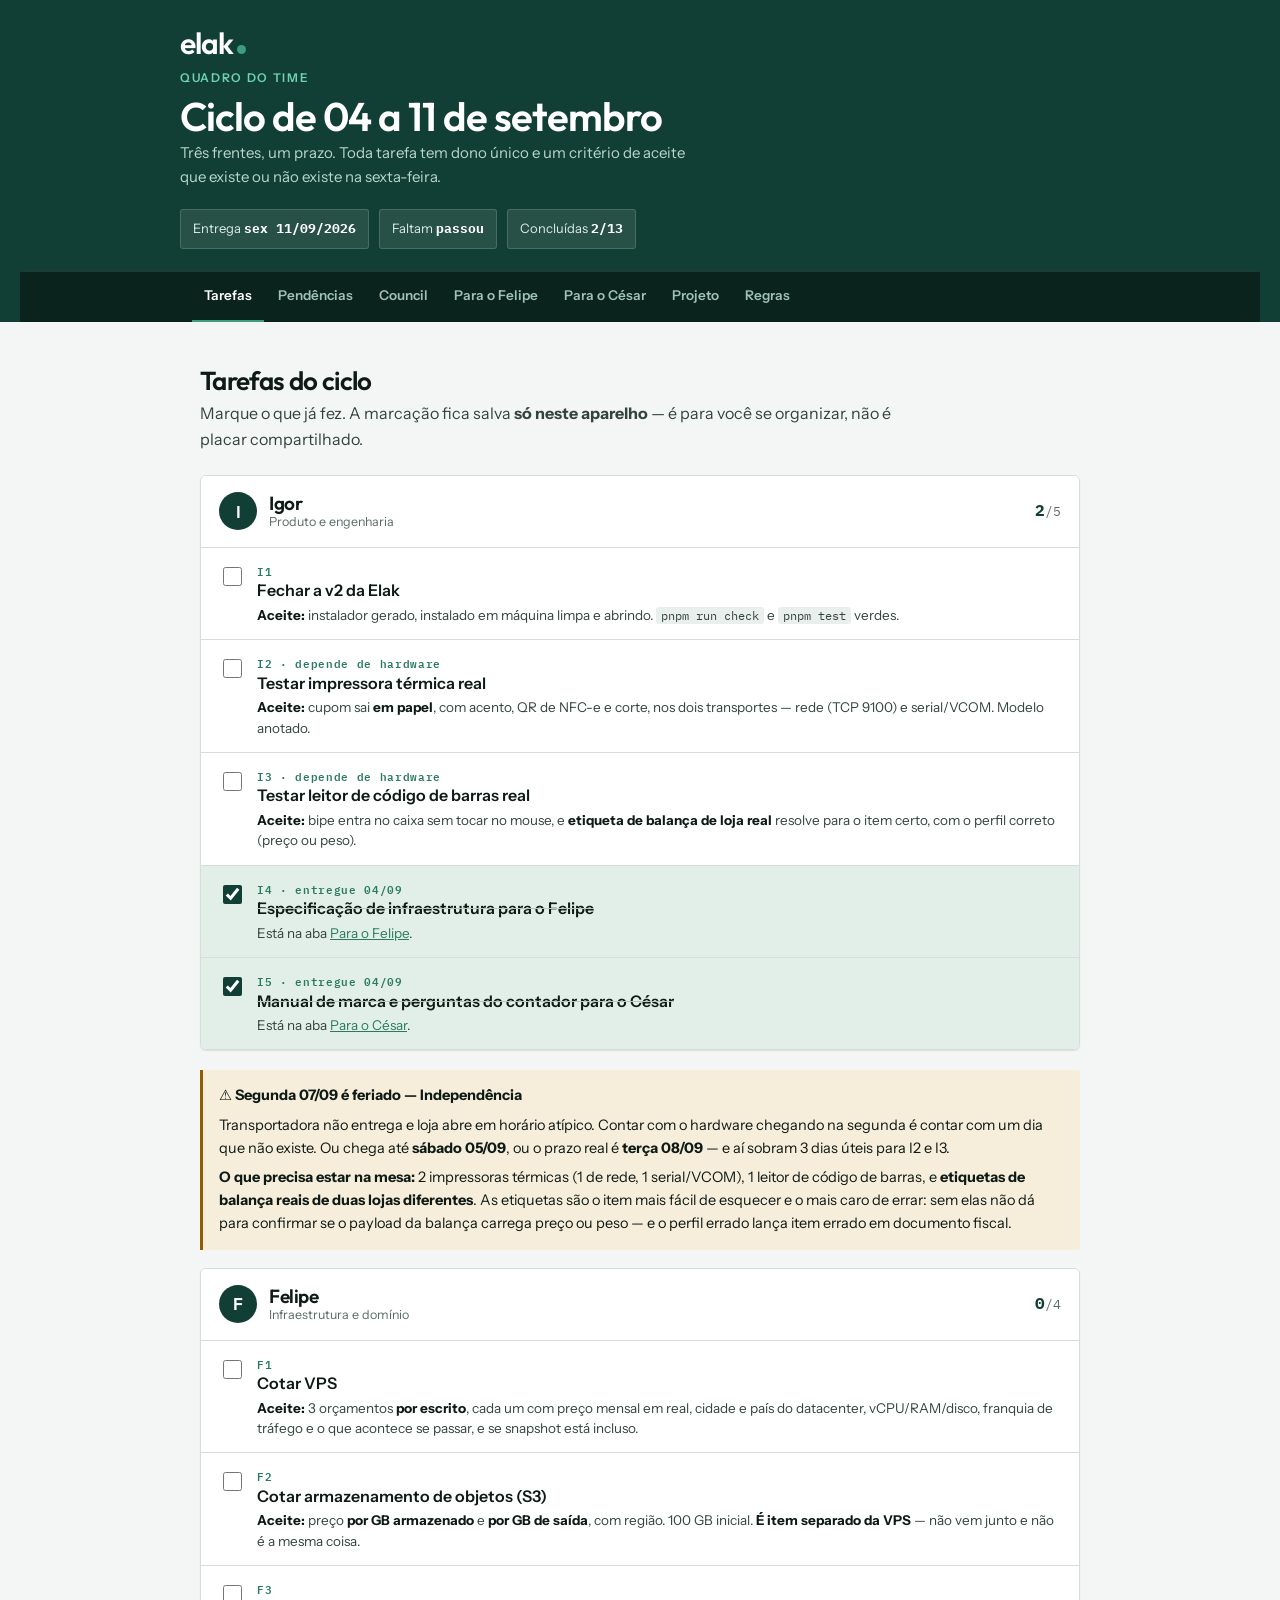
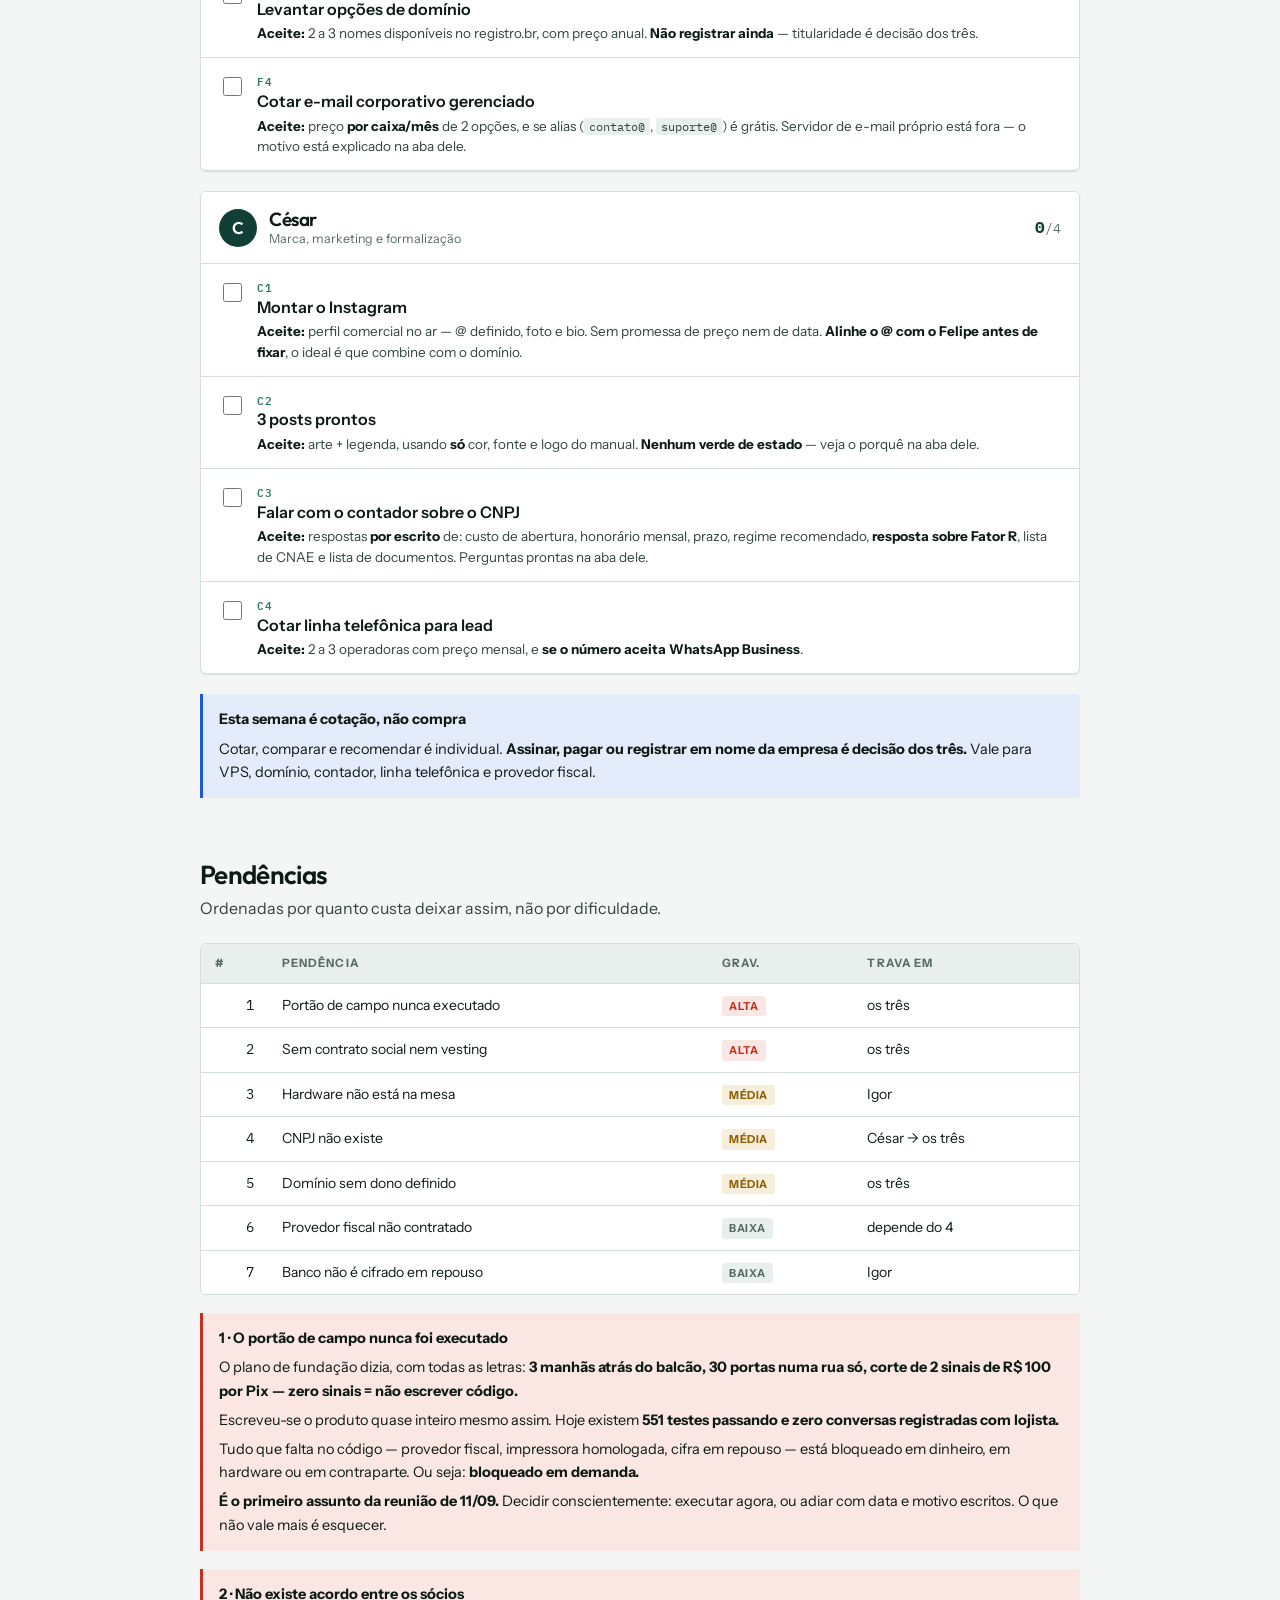
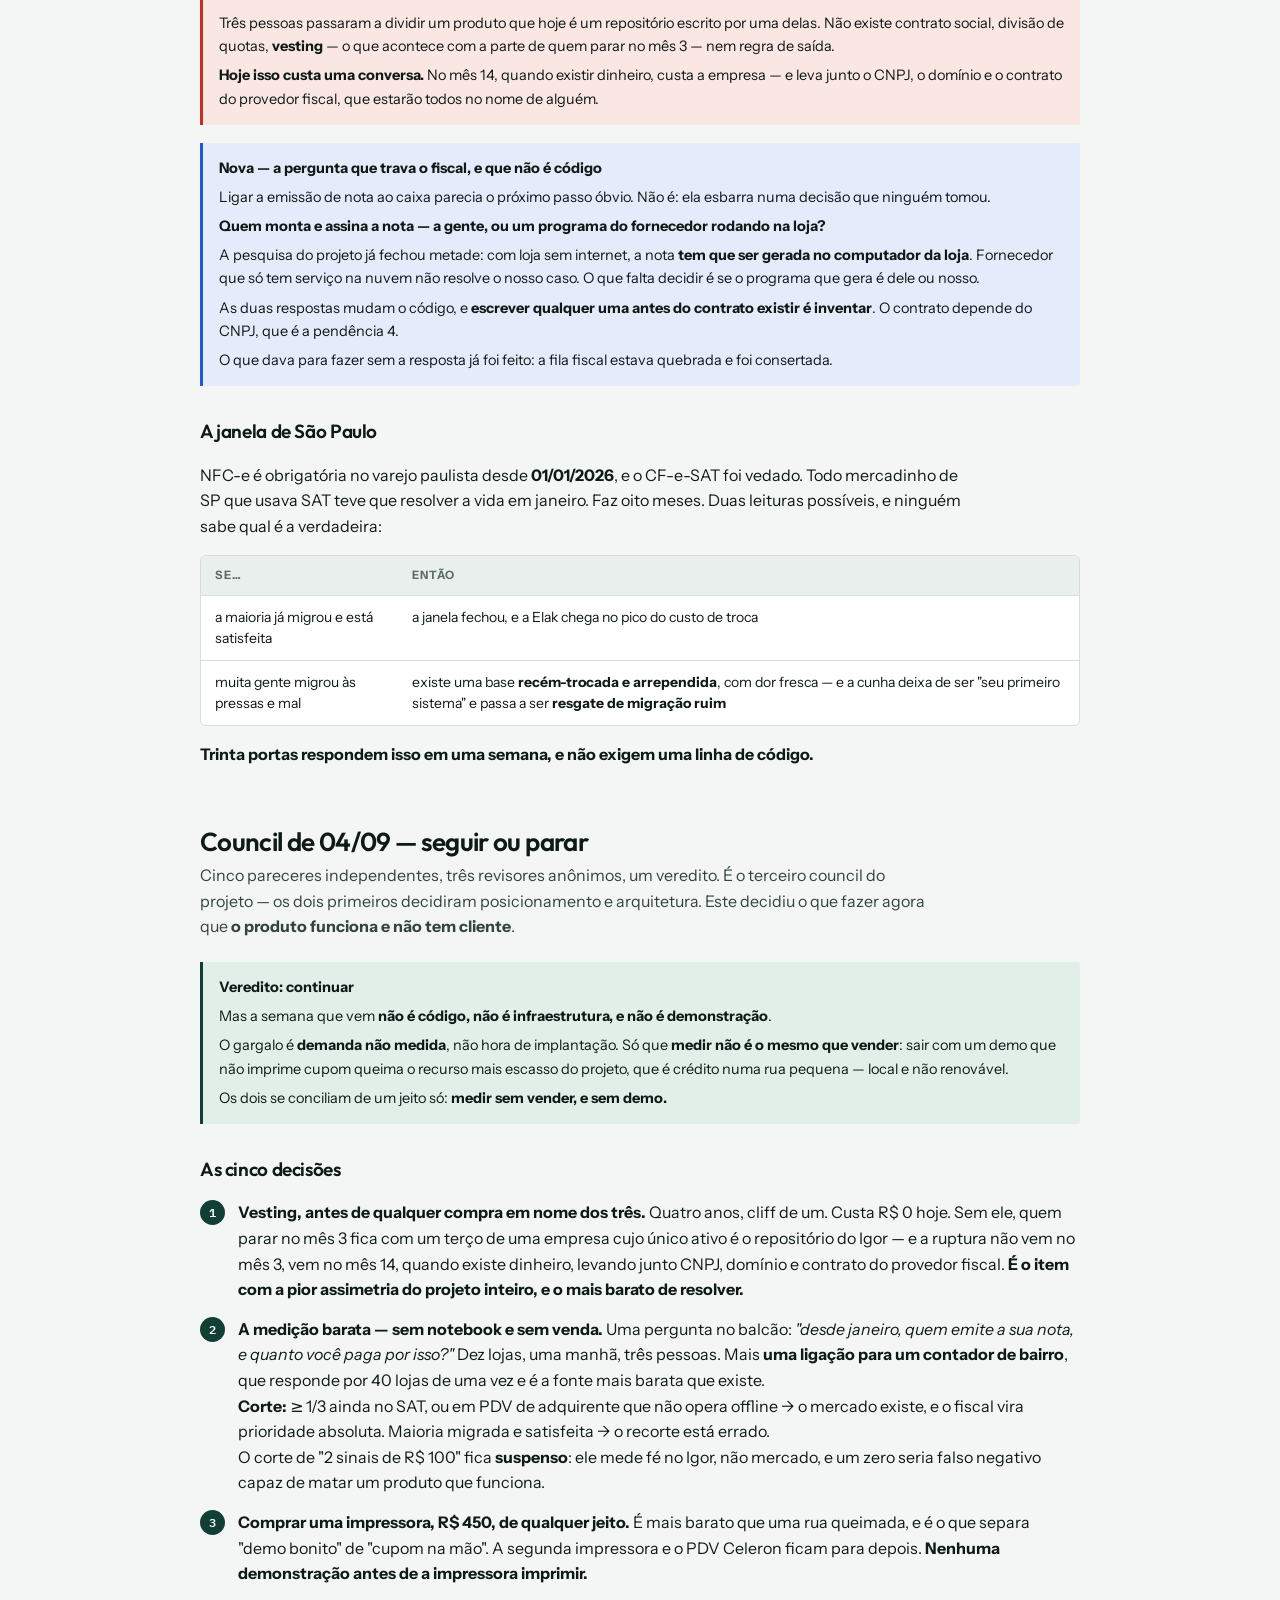
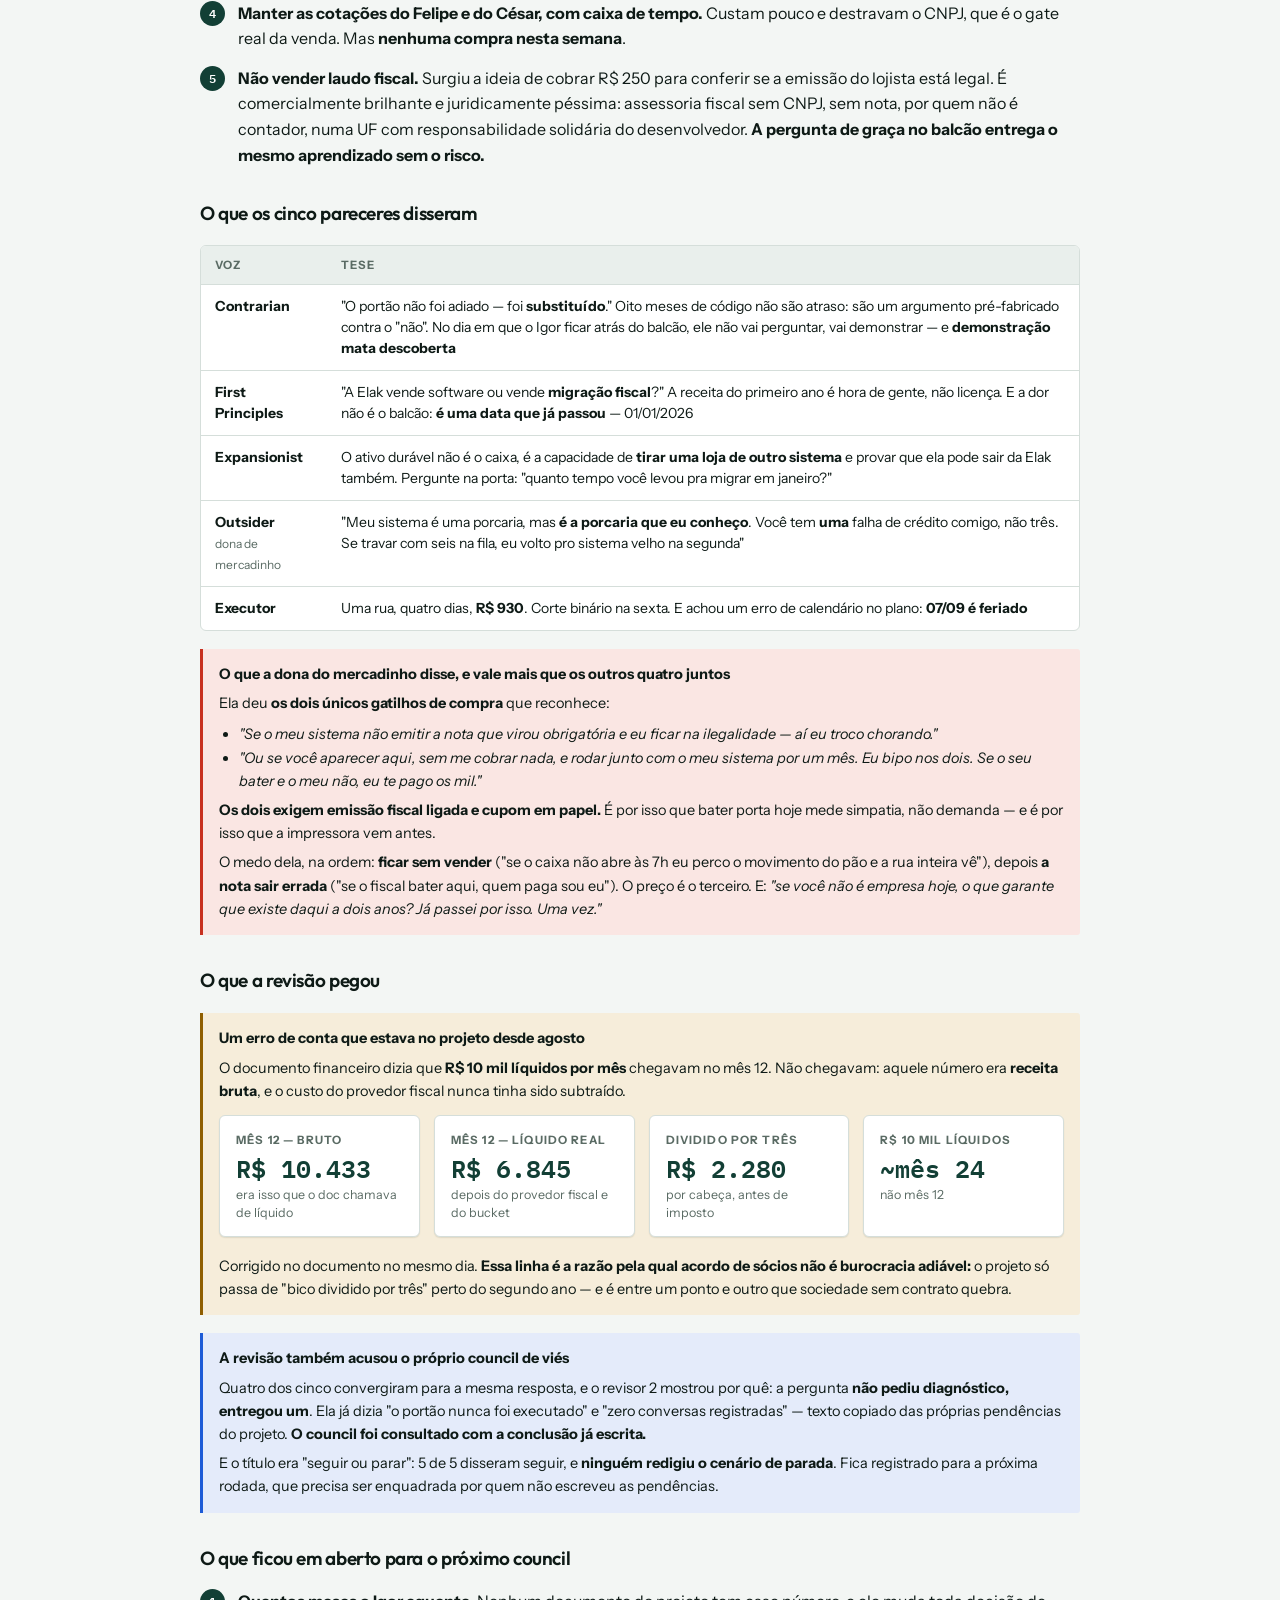
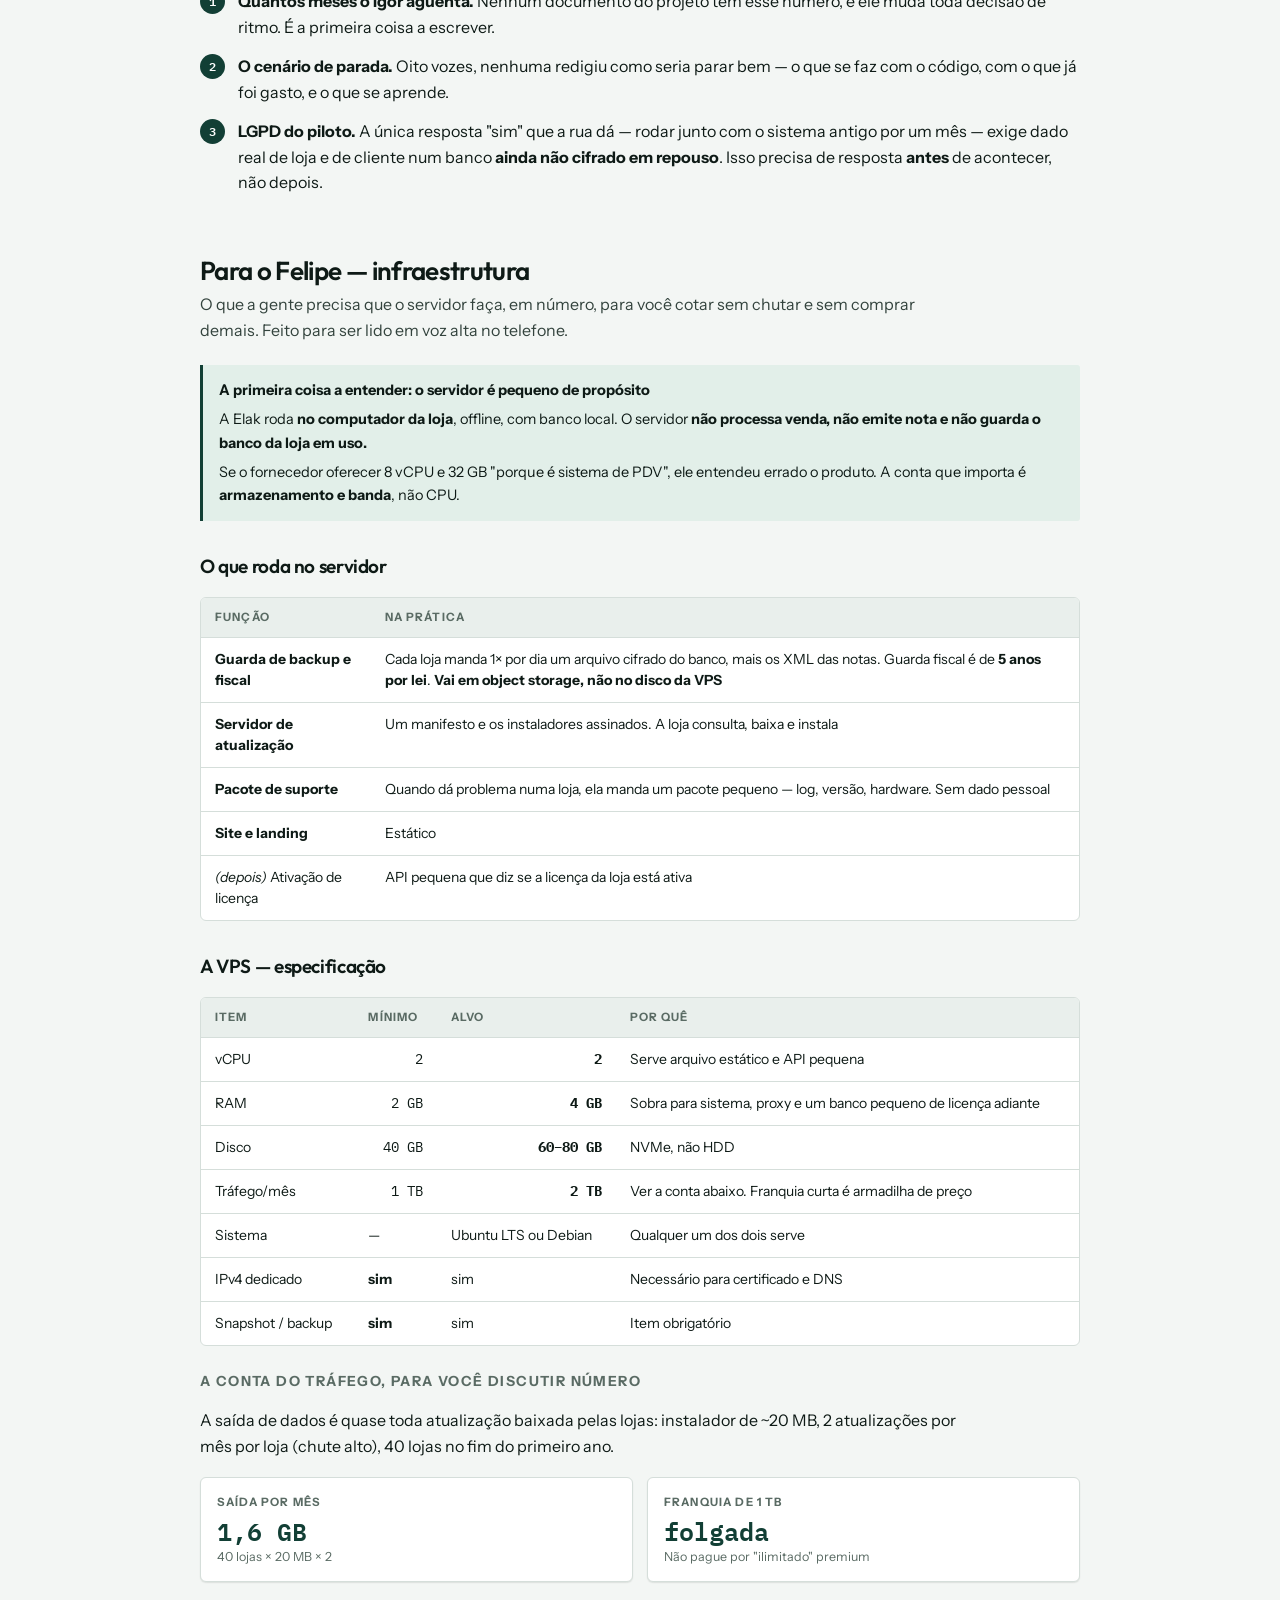
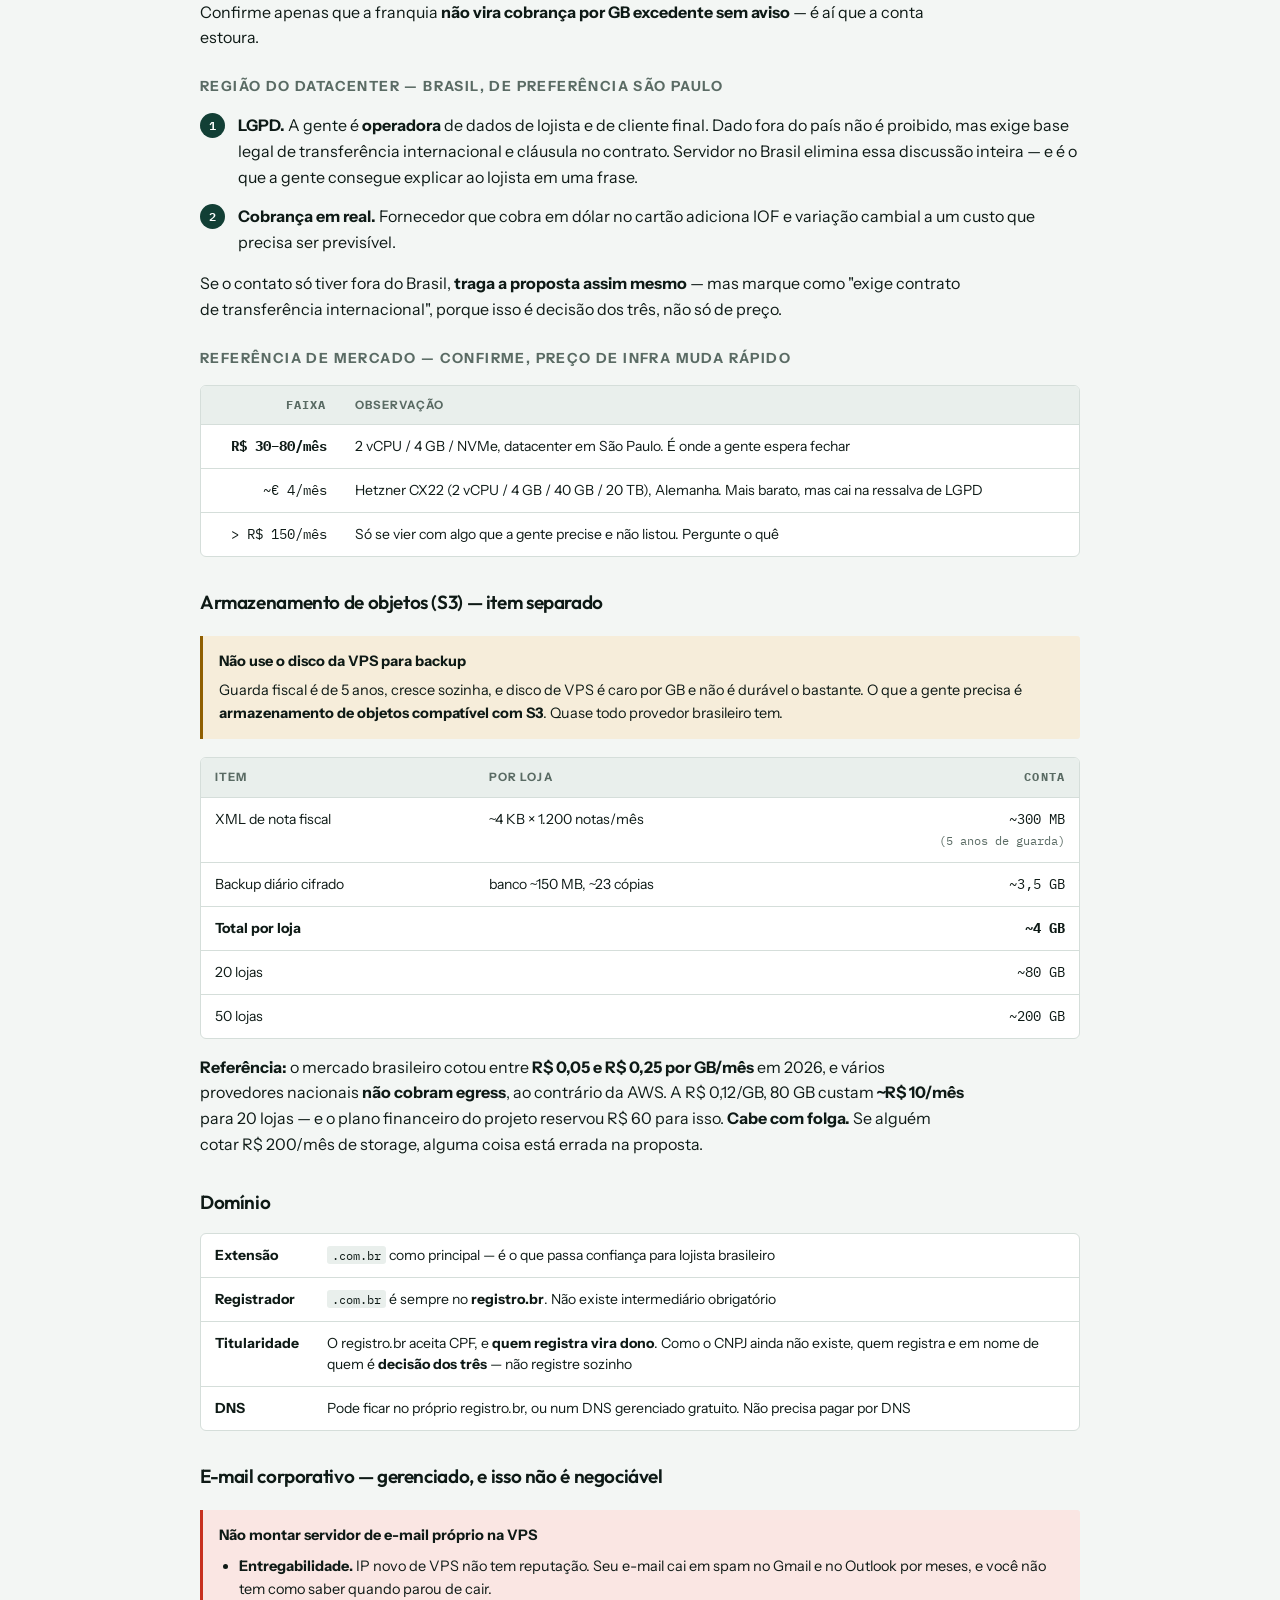
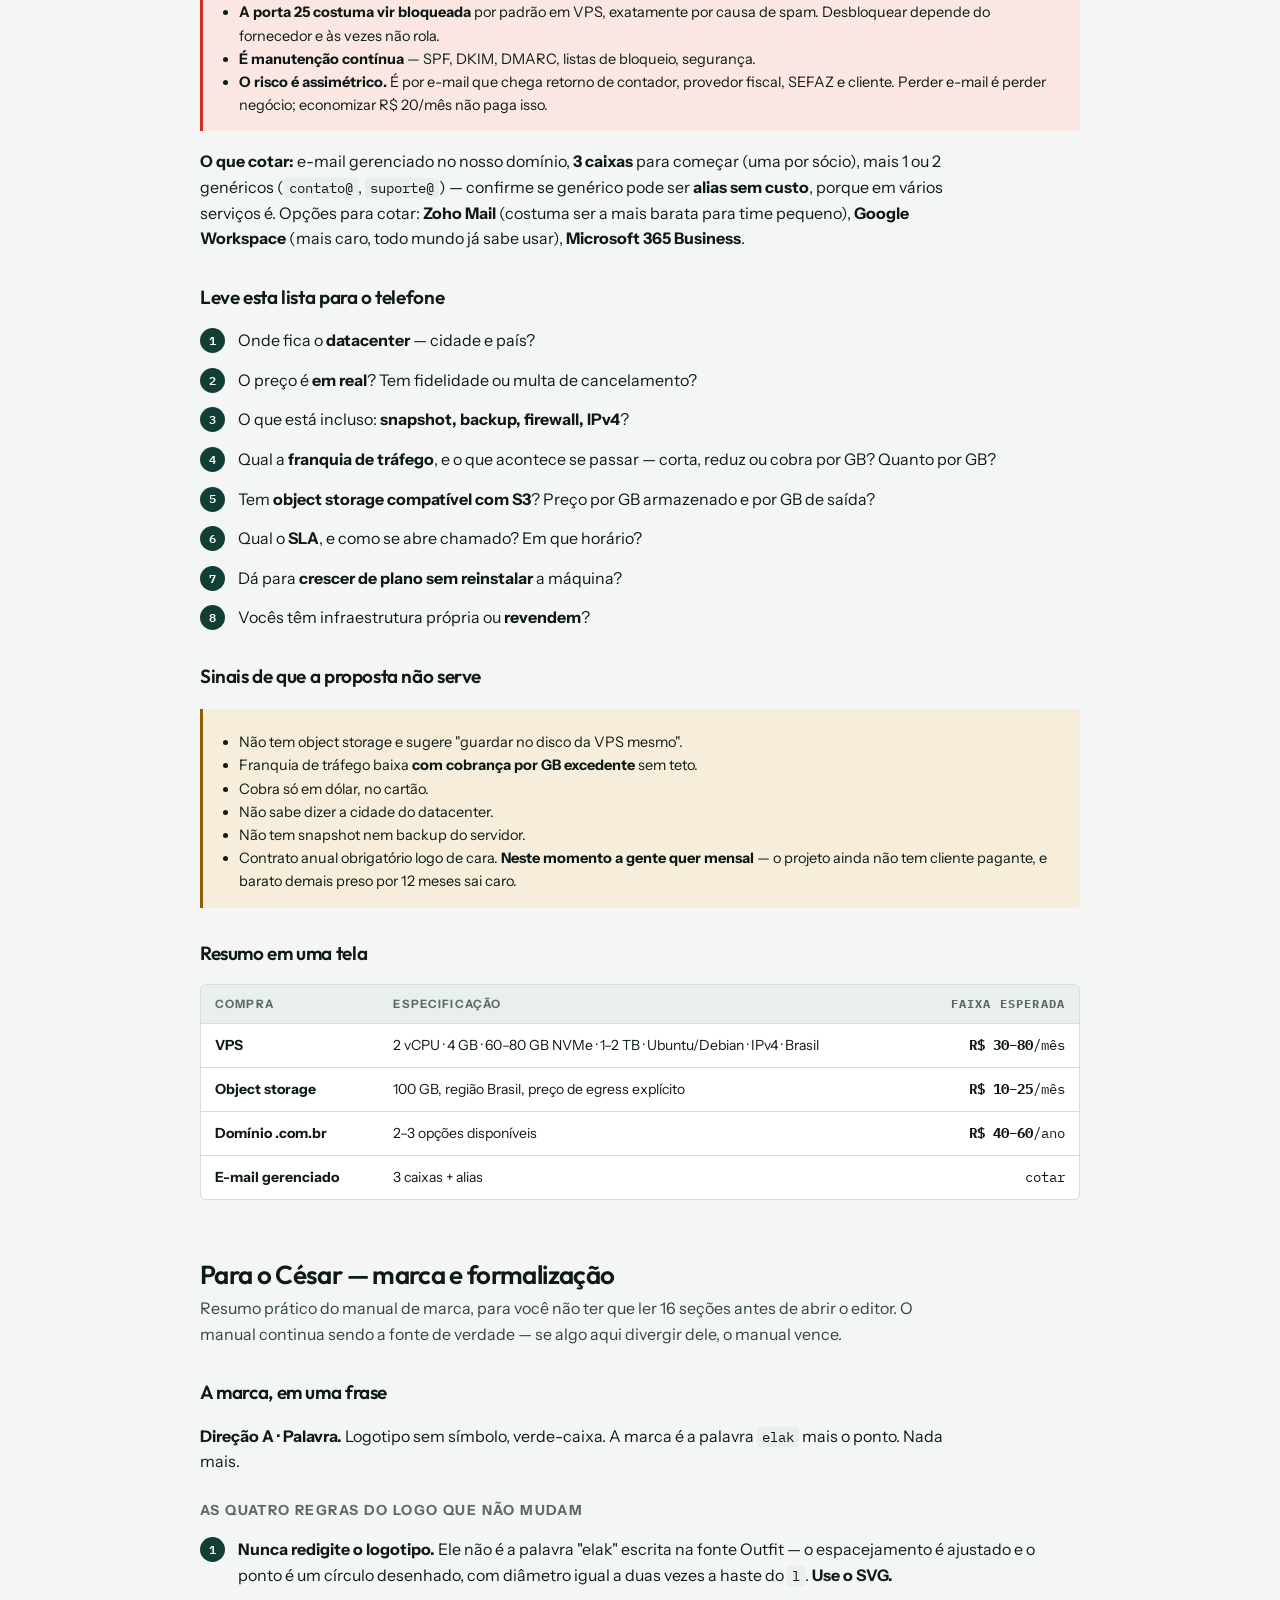
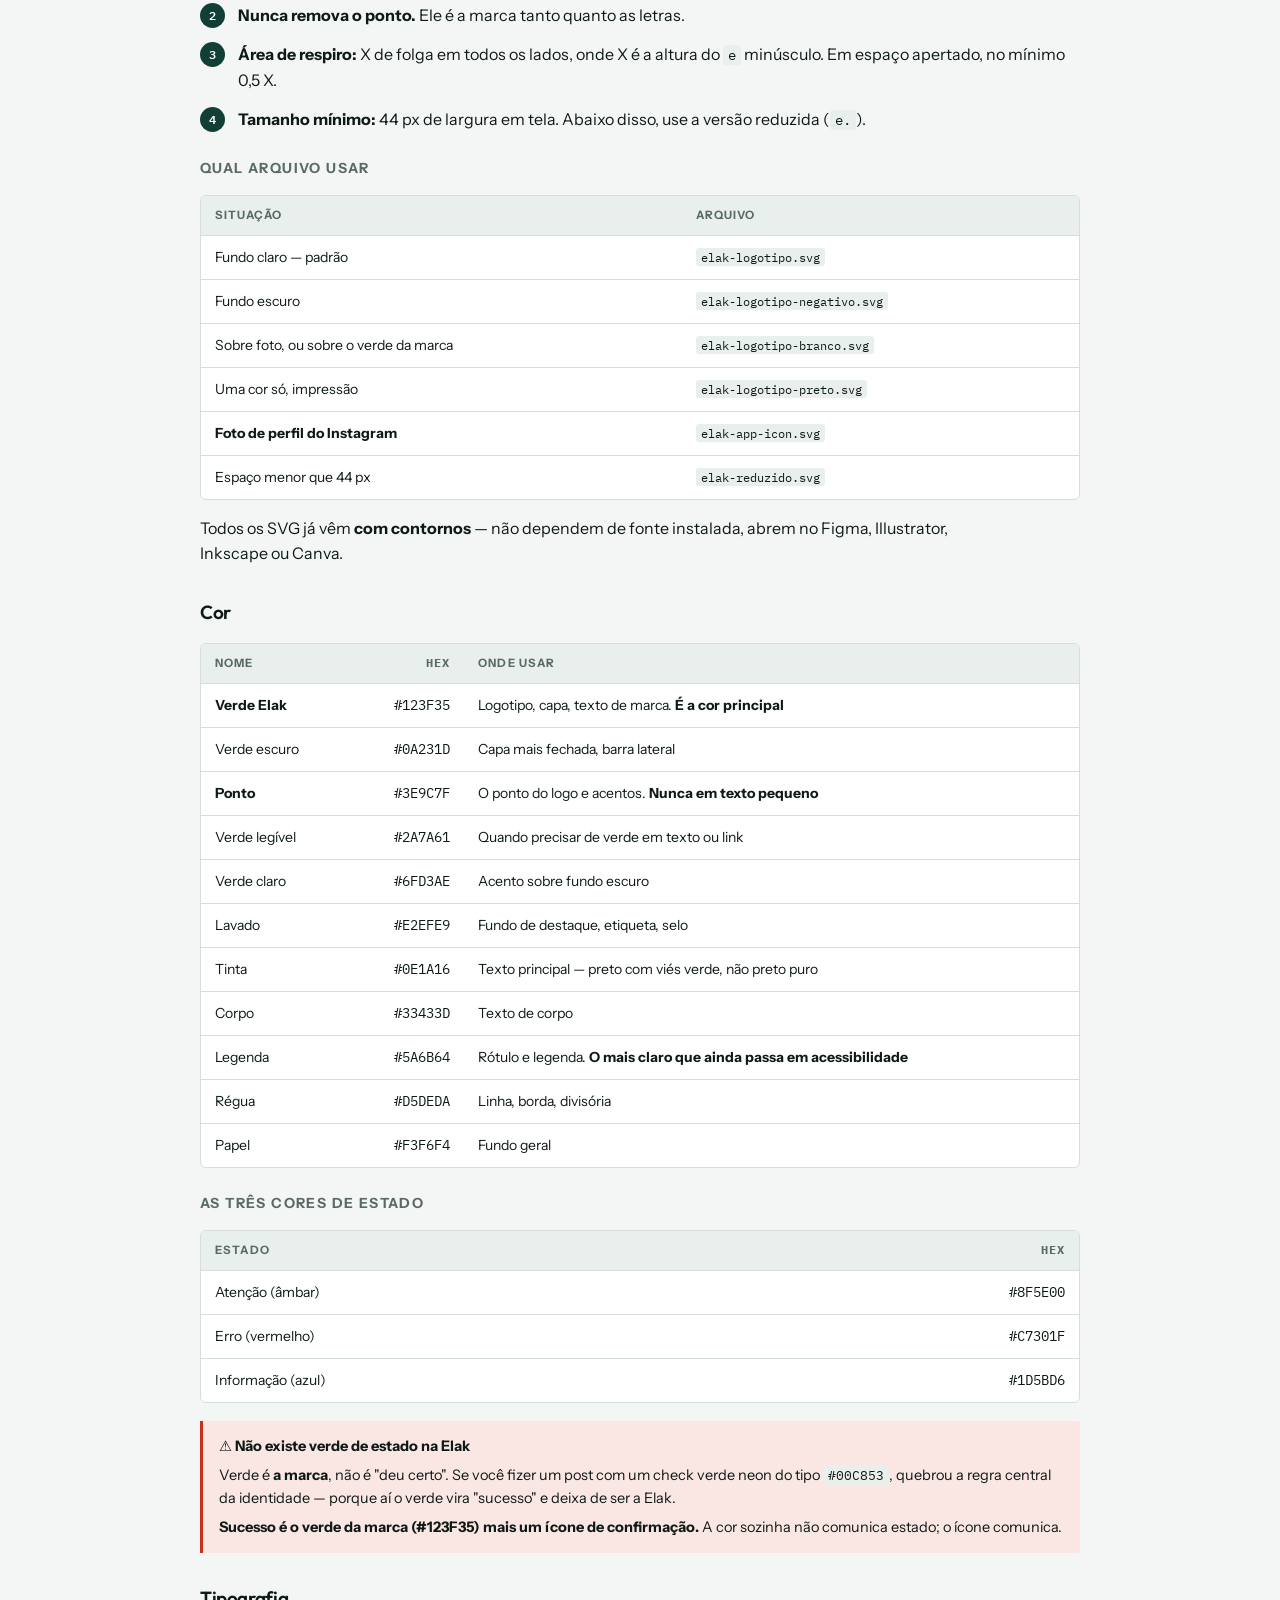
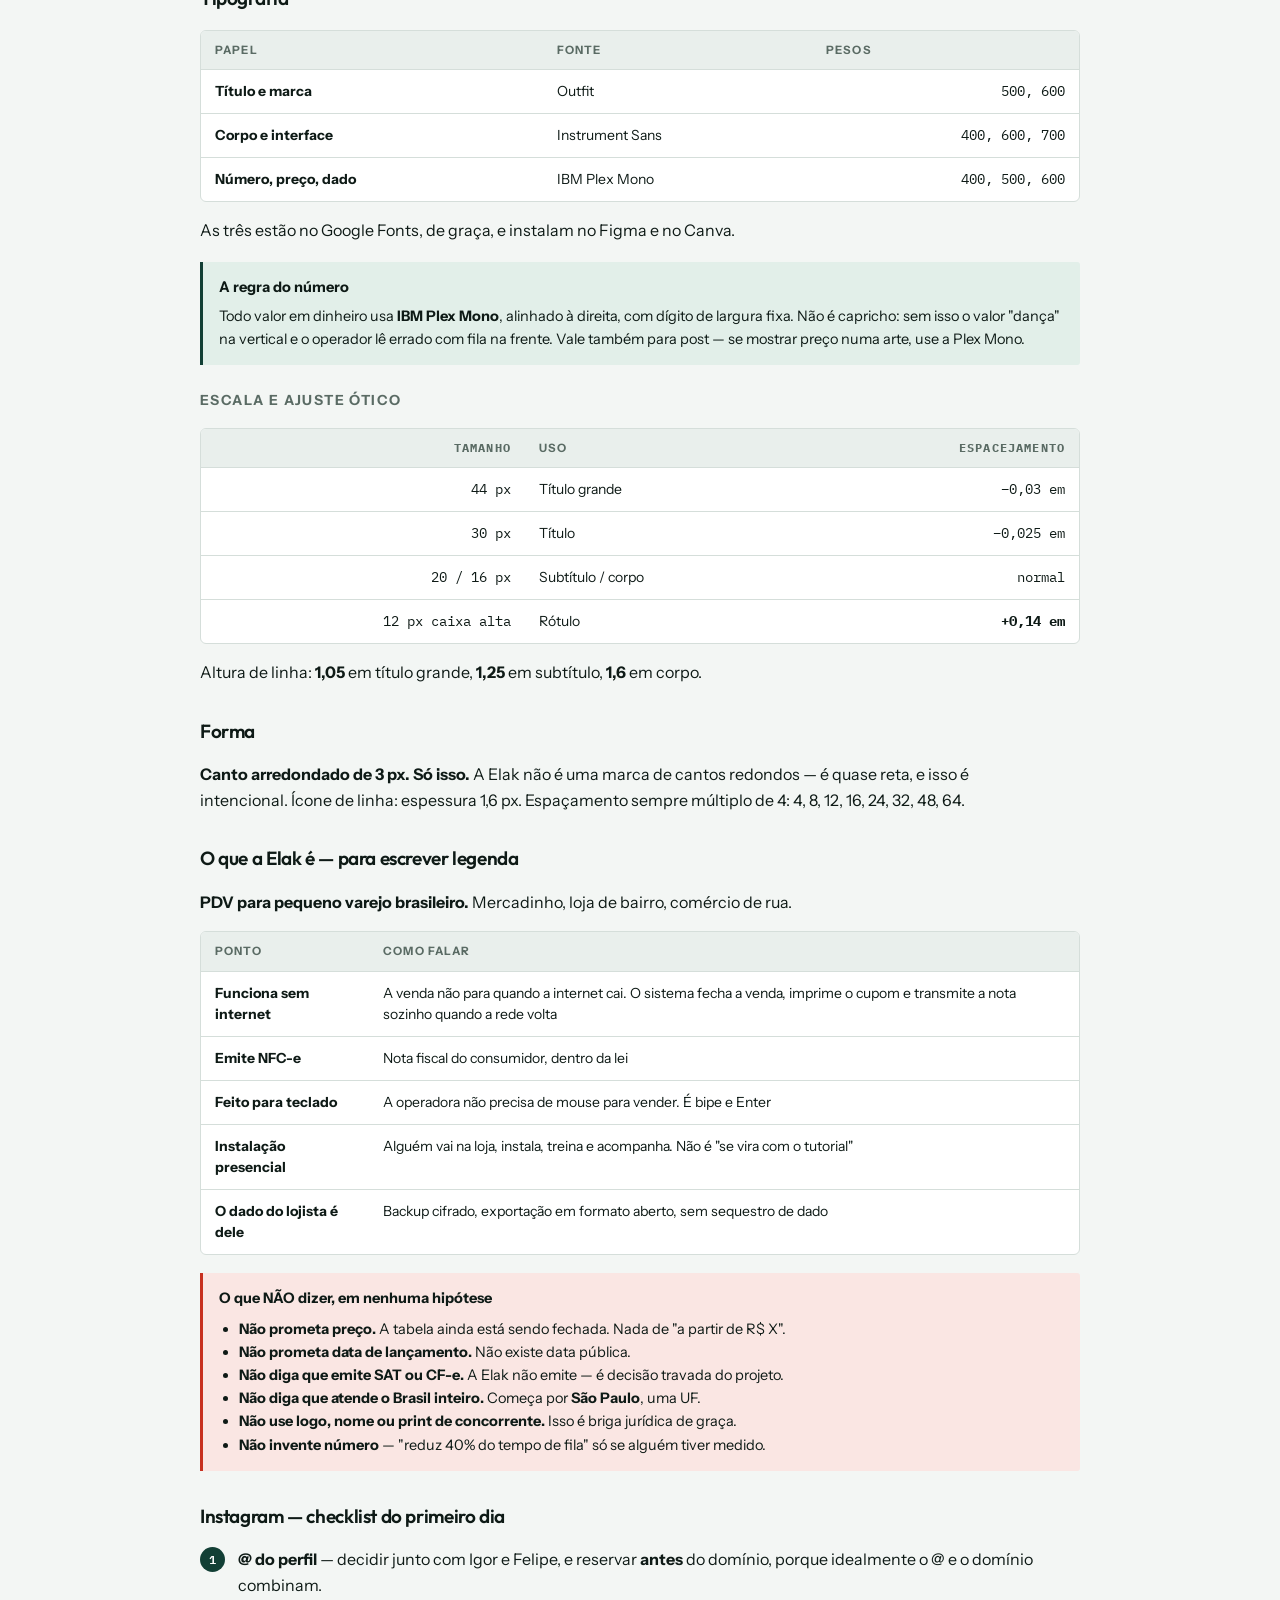
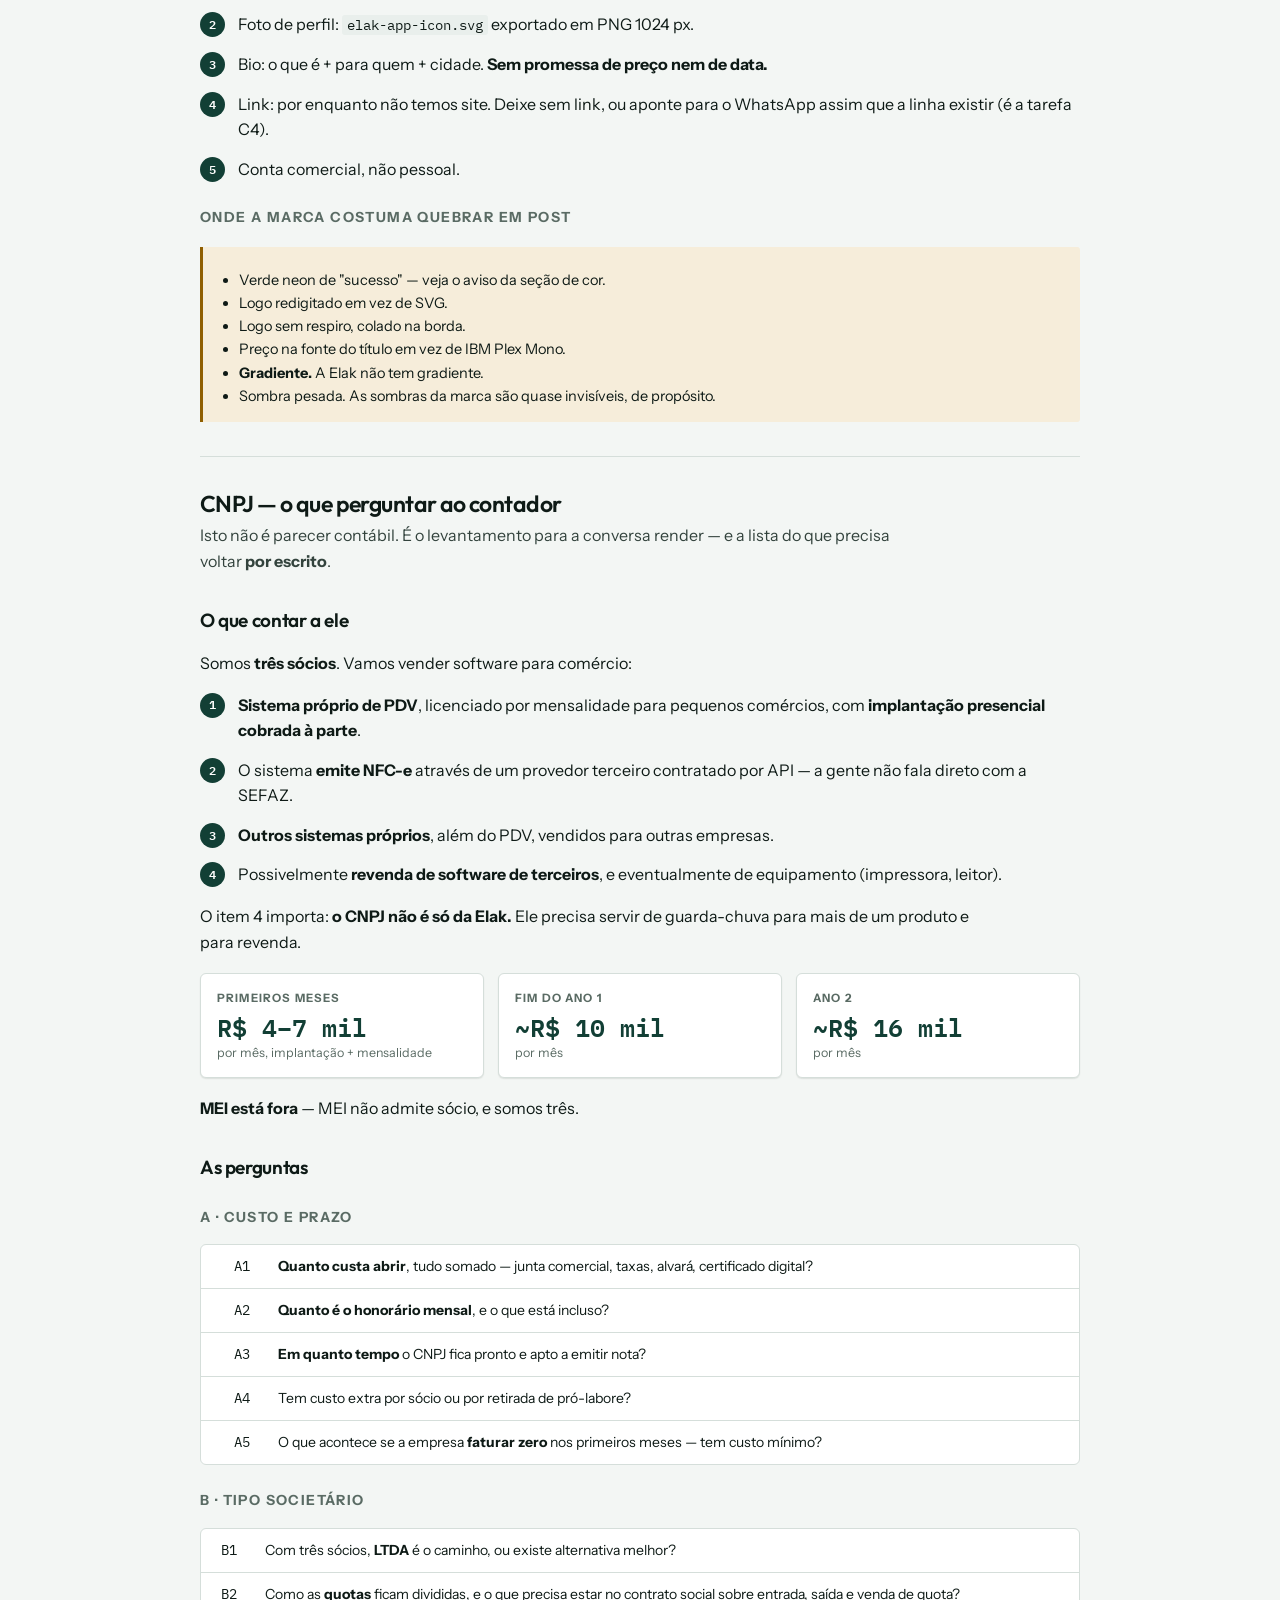
==== commit 8d6a23b3: "feat: quadro do mise, e cada projeto isolado O mise ganhou quadro proprio, escrito a partir da secao" ====
--- a/elak/index.html
+++ b/elak/index.html
@@ -12,19 +12,19 @@
 <link rel="icon" href="../favicon.svg" type="image/svg+xml">
 <link rel="stylesheet" href="../estilo.css">
 <style>
-  /* A Elak tem marca fechada: os tokens vem de brand/tokens/elak-tokens.css. */
-  .voltar{display:inline-flex;align-items:center;gap:6px;color:#9FC2B6;
-    text-decoration:none;font-size:13px;font-weight:600;margin-bottom:12px}
-  .voltar:hover{color:#fff}
+  /* A Elak tem marca fechada: os tokens vem de brand/tokens/elak-tokens.css.
+     Sao os mesmos valores do padrao da folha, repetidos aqui de proposito --
+     a folha e compartilhada, e quem le esta pagina precisa ver de onde a cor
+     dela vem sem abrir outro arquivo. */
   :root{ --marca:#123F35; --marca-900:#0A231D; --marca-mid:#1A5A4A;
-         --acento:#3E9C7F; --acento-forte:#2A7A61; --acento-claro:#6FD3AE; --lavado:#E2EFE9; }
+         --acento:#3E9C7F; --acento-forte:#2A7A61; --acento-claro:#6FD3AE; --lavado:#E2EFE9;
+         --topo-fraco:#9FC2B6; --topo-medio:#B8D6CA; --topo-claro:#DCEDE6; }
 </style>
 </head>
 <body>
 
 <header>
   <div class="hwrap">
-    <a class="voltar" href="../">← todos os projetos</a>
     <div class="logo"><b>elak</b><i></i></div>
     <div class="htag">Quadro do time</div>
     <h1>Ciclo de 04 a 11 de setembro</h1>
--- a/estilo.css
+++ b/estilo.css
@@ -1,8 +1,9 @@
 /* =============================================================================
    Quadro do time — folha compartilhada pelas tres paginas de projeto.
 
-   A cor vem de quatro tokens que cada pagina redefine no proprio <style>:
-   --marca, --marca-900, --acento e --acento-forte. O resto e igual em todas,
+   A cor vem de tokens que cada pagina redefine no proprio <style>: --marca,
+   --marca-900, --acento, --acento-forte e os tres --topo-* do texto sobre a
+   barra da marca. O resto e igual em todas,
    de proposito: o mesmo layout serve para projeto com marca fechada (Elak) e
    para projeto que ainda nao tem nome (Gestor de Vendas, mise).
    ============================================================================= */
@@ -10,6 +11,10 @@
 :root{
   --marca:#123F35; --marca-900:#0A231D; --marca-mid:#1A5A4A;
   --acento:#3E9C7F; --acento-forte:#2A7A61; --acento-claro:#6FD3AE; --lavado:#E2EFE9;
+  /* Texto sobre a barra da marca. Sao cor, entao cada pagina redefine junto
+     com os quatro de cima -- verde fixo aqui deixava a navegacao do mise
+     verde sobre vermelho. */
+  --topo-fraco:#9FC2B6; --topo-medio:#B8D6CA; --topo-claro:#DCEDE6;
   --ink:#0E1A16; --ink-2:#33433D; --ink-3:#5A6B64;
   --rule:#D5DEDA; --rule-2:#B9C6C1;
   --surface:#fff; --surface-2:#E9EFEC; --paper:#F3F6F4;
@@ -45,11 +50,11 @@
   color:var(--acento-claro);margin-top:10px;font-weight:600}
 h1{font-family:var(--f-display);font-weight:600;letter-spacing:-.025em;
   font-size:clamp(26px,5vw,40px);line-height:1.05;margin:8px 0 4px}
-.hsub{color:#B8D6CA;margin:0 0 20px;max-width:52ch;font-size:15px}
+.hsub{color:var(--topo-medio);margin:0 0 20px;max-width:52ch;font-size:15px}
 
 .prazo{display:flex;flex-wrap:wrap;gap:10px;margin-bottom:22px}
 .chip{background:rgba(255,255,255,.09);border:1px solid rgba(255,255,255,.16);
-  border-radius:var(--r);padding:8px 12px;font-size:13px;color:#DCEDE6}
+  border-radius:var(--r);padding:8px 12px;font-size:13px;color:var(--topo-claro)}
 .chip strong{color:#fff;font-family:var(--f-data);font-variant-numeric:tabular-nums}
 
 nav{position:sticky;top:0;z-index:20;background:var(--marca-900);
@@ -57,7 +62,7 @@
 .nwrap{max-width:var(--max);margin:0 auto;display:flex;gap:2px;
   overflow-x:auto;scrollbar-width:none;padding:0 12px}
 .nwrap::-webkit-scrollbar{display:none}
-nav a{color:#9FC2B6;text-decoration:none;padding:13px 12px;font-size:13.5px;
+nav a{color:var(--topo-fraco);text-decoration:none;padding:13px 12px;font-size:13.5px;
   font-weight:600;white-space:nowrap;border-bottom:2px solid transparent}
 nav a:hover{color:#fff}
 nav a.on{color:#fff;border-bottom-color:var(--acento)}
